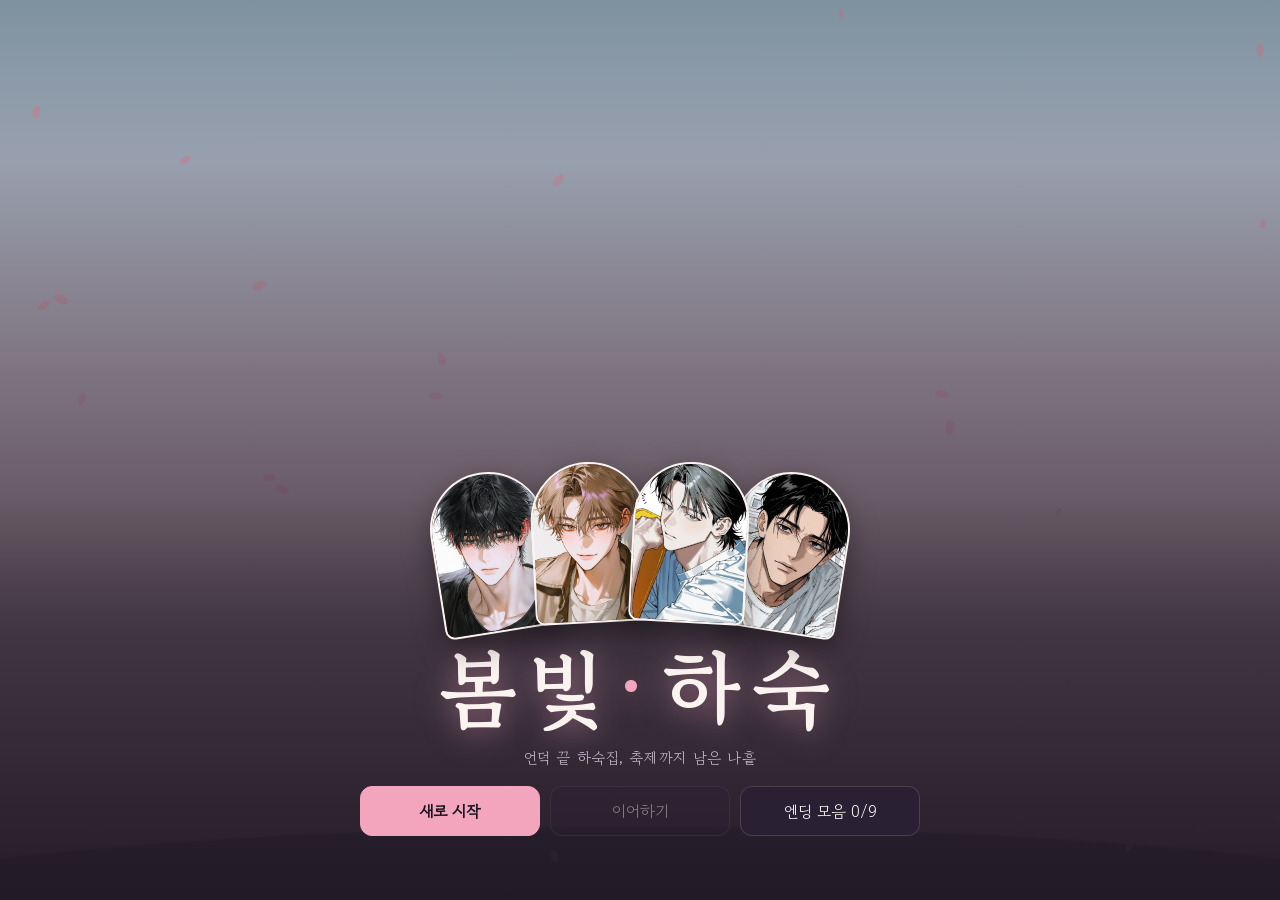
==== love/index.html @ ace1eb94 "Add 봄빛 하숙 dating sim with four characters Visual novel in love/: prologue, four after-school days wi" ====
<!DOCTYPE html>
<html lang="ko">
<head>
<meta charset="UTF-8">
<meta name="viewport" content="width=device-width, initial-scale=1, viewport-fit=cover">
</head>
<body>
<title>봄빛 하숙</title>
<meta name="claude:viewport-fit-sides" content="cover">
<link rel="preconnect" href="https://fonts.googleapis.com">
<link rel="preconnect" href="https://fonts.gstatic.com" crossorigin>
<link rel="stylesheet" href="https://fonts.googleapis.com/css2?family=Gowun+Batang:wght@400;700&family=Gowun+Dodum&display=swap">
<style>
/* Layout: one full-height stage — painted CSS scene, a framed portrait, a glass dialogue box; menus slide over it. Single night-spring look. */
:root {
  --night: #17121f;
  --plum: #2a2034;
  --paper: #fbf3ef;
  --mist: #c9bccb;
  --blossom: #f3a5bd;
  --lantern: #f2c46d;
  --glass: rgba(23, 18, 31, 0.84);
  --line: rgba(251, 243, 239, 0.14);
  --c-haeon: #7fb2e5;
  --c-haram: #eaa77e;
  --c-taeo: #f2cf3d;
  --c-mujin: #8fd3b6;
  --f-story: "Gowun Batang", "Nanum Myeongjo", "AppleMyungjo", serif;
  --f-ui: "Gowun Dodum", "Apple SD Gothic Neo", "Malgun Gothic", sans-serif;
  color-scheme: dark;
}
[hidden] { display: none !important; }
html, body { height: 100%; margin: 0; }
body {
  background: var(--night);
  color: var(--paper);
  font-family: var(--f-ui);
  overflow: hidden;
  -webkit-tap-highlight-color: transparent;
}
button { font-family: inherit; color: inherit; }
button:focus-visible, input:focus-visible { outline: 2px solid var(--blossom); outline-offset: 2px; }

#app { position: relative; height: 100%; overflow: hidden; user-select: none; -webkit-user-select: none; }

/* ---------- scenes ---------- */
#bg { position: absolute; inset: 0; transition: opacity .6s ease; }
#bg::before, #bg::after { content: ""; position: absolute; inset: 0; }
.bg-street { background: linear-gradient(180deg, #f4b9c6 0%, #c79bc4 45%, #6d5a8f 100%); }
.bg-street::after { background: radial-gradient(120% 40% at 30% 105%, #3d2f52 60%, transparent 61%), radial-gradient(90% 35% at 85% 108%, #2e2440 60%, transparent 61%); }
.bg-house { background: linear-gradient(180deg, #5a3b2c 0%, #8a5a3c 55%, #3b261d 100%); }
.bg-house::before { background: linear-gradient(90deg, transparent 12%, rgba(255,214,150,.35) 12% 30%, transparent 30% 70%, rgba(255,214,150,.28) 70% 88%, transparent 88%); clip-path: inset(12% 0 52% 0); filter: blur(1px); }
.bg-house::after { background: radial-gradient(60% 50% at 50% 30%, rgba(255,200,120,.35), transparent 70%); }
.bg-campus { background: linear-gradient(180deg, #bfe0f2 0%, #f6d3dc 60%, #e9b3c4 100%); }
.bg-campus::after { background: radial-gradient(140% 30% at 50% 110%, #b98aa6 60%, transparent 61%); }
.bg-gym { background: linear-gradient(180deg, #0f1726 0%, #1c2b45 50%, #5a3a22 51%, #2d1d12 100%); }
.bg-gym::before { background: radial-gradient(50% 35% at 50% 0%, rgba(200,225,255,.35), transparent 70%); }
.bg-gym::after { border: 2px solid rgba(255,255,255,.2); border-radius: 50%; inset: 58% 18% 10% 18%; }
.bg-rooftop { background: linear-gradient(180deg, #0c0d24 0%, #252154 60%, #4a3768 100%); }
.bg-rooftop::after { background: repeating-linear-gradient(90deg, rgba(0,0,0,.55) 0 4px, transparent 4px 38px), linear-gradient(transparent 78%, rgba(10,8,20,.9) 78%); clip-path: inset(72% 0 0 0); }
.bg-studio { background: linear-gradient(180deg, #2b1830 0%, #48263f 60%, #1d1220 100%); }
.bg-studio::before { background: radial-gradient(18% 22% at 22% 18%, rgba(255,190,120,.45), transparent 70%), radial-gradient(18% 22% at 78% 18%, rgba(255,150,180,.35), transparent 70%); }
.bg-library { background: linear-gradient(180deg, #3a2618 0%, #5e3f27 60%, #2a1b11 100%); }
.bg-library::before { background: repeating-linear-gradient(90deg, rgba(120,60,40,.6) 0 14px, rgba(60,90,110,.5) 14px 22px, rgba(170,130,70,.5) 22px 34px, rgba(30,20,12,.8) 34px 38px); clip-path: inset(6% 0 46% 0); opacity: .7; }
.bg-library::after { background: radial-gradient(40% 30% at 50% 60%, rgba(255,210,140,.3), transparent 70%); }
.bg-store { background: linear-gradient(180deg, #dcefe9 0%, #a9cfc6 55%, #5f7f86 100%); }
.bg-store::before { background: repeating-linear-gradient(180deg, transparent 0 46px, rgba(40,60,70,.35) 46px 50px), repeating-linear-gradient(90deg, rgba(255,120,120,.25) 0 18px, rgba(120,170,255,.22) 18px 30px, rgba(255,230,120,.25) 30px 44px, transparent 44px 52px); clip-path: inset(10% 0 40% 0); opacity: .7; }
.bg-store::after { background: linear-gradient(180deg, rgba(255,255,255,.4), transparent 20%); }
.bg-rain { background: linear-gradient(180deg, #4b5a72 0%, #6f7d93 50%, #2c3444 100%); }
.bg-rain::after { background: radial-gradient(30% 12% at 30% 92%, rgba(242,207,61,.25), transparent 70%); }
.bg-festival { background: linear-gradient(180deg, #120f2a 0%, #2b1d45 55%, #4a2a3d 100%); }
.bg-festival::before { background: repeating-linear-gradient(90deg, transparent 0 60px, rgba(242,196,109,.0) 60px 61px), radial-gradient(3% 3% at 10% 22%, #f2c46d, transparent), radial-gradient(3% 3% at 24% 18%, #f3a5bd, transparent), radial-gradient(3% 3% at 38% 23%, #f2c46d, transparent), radial-gradient(3% 3% at 52% 19%, #f3a5bd, transparent), radial-gradient(3% 3% at 66% 24%, #f2c46d, transparent), radial-gradient(3% 3% at 80% 18%, #f3a5bd, transparent), radial-gradient(3% 3% at 92% 23%, #f2c46d, transparent); filter: blur(2px); }
.bg-field { background: linear-gradient(180deg, #070a1c 0%, #1a1a3e 65%, #23331f 66%, #111a10 100%); }
.bg-dawn { background: linear-gradient(180deg, #4b5d9a 0%, #b9a6c9 50%, #f6c9b0 85%, #f4b9a0 100%); }
.bg-dawn::after { background: radial-gradient(120% 35% at 50% 108%, #4a3a5a 60%, transparent 61%); }
.bg-dark { background: #0d0a12; }

#fx { position: absolute; inset: 0; width: 100%; height: 100%; pointer-events: none; }
#veil { position: absolute; inset: 0; background: linear-gradient(180deg, rgba(0,0,0,.25), transparent 18%, transparent 55%, rgba(13,10,18,.7)); pointer-events: none; }

/* ---------- portrait ---------- */
#portrait {
  position: absolute; left: 50%; bottom: 120px;
  height: min(70%, 640px); aspect-ratio: 3 / 4.3; max-width: 92%;
  transform: translate(-50%, 18px); opacity: 0;
  transition: opacity .45s ease, transform .45s ease;
  border-radius: 200px 200px 18px 18px; overflow: hidden;
  box-shadow: 0 20px 60px rgba(0,0,0,.45), 0 0 0 1px var(--line);
  -webkit-mask-image: linear-gradient(180deg, #000 72%, transparent 100%);
          mask-image: linear-gradient(180deg, #000 72%, transparent 100%);
}
#portrait.on { opacity: 1; transform: translate(-50%, 0); }
#portrait img { width: 100%; height: 100%; object-fit: cover; object-position: 50% 12%; display: block; }
#portrait::after { content: ""; position: absolute; inset: 0; border-radius: inherit; box-shadow: inset 0 0 0 3px var(--who, transparent); opacity: .5; }

/* ---------- top bar ---------- */
#bar {
  position: absolute; top: 0; left: 0; right: 0; z-index: 5;
  display: flex; justify-content: space-between; align-items: center; gap: 8px;
  padding-top: 12px;
  padding-left: max(16px, env(safe-area-inset-left, 0px));
  padding-right: max(16px, env(safe-area-inset-right, 0px));
}
#dayTag { font-family: var(--f-story); font-size: 14px; letter-spacing: .08em; background: var(--glass); border: 1px solid var(--line); border-radius: 999px; padding: 6px 14px; white-space: nowrap; }
#dayTag b { color: var(--blossom); font-weight: 700; }
.tools { display: flex; gap: 6px; flex-wrap: wrap; justify-content: flex-end; }
.tool { background: var(--glass); border: 1px solid var(--line); border-radius: 999px; padding: 6px 12px; font-size: 13px; cursor: pointer; }
.tool[aria-pressed="true"] { background: var(--blossom); color: var(--night); border-color: var(--blossom); }

/* ---------- dialogue ---------- */
#dlgWrap {
  position: absolute; left: 0; right: 0; bottom: 0; z-index: 4;
  padding-left: max(16px, env(safe-area-inset-left, 0px));
  padding-right: max(16px, env(safe-area-inset-right, 0px));
  padding-block: 0 16px;
}
#dlg {
  position: relative; max-width: 860px; margin: 0 auto;
  background: var(--glass); backdrop-filter: blur(10px); -webkit-backdrop-filter: blur(10px);
  border: 1px solid var(--line); border-radius: 16px;
  padding: 26px 22px 20px; min-height: 128px; cursor: pointer;
}
#who {
  position: absolute; top: -15px; left: 18px;
  font-family: var(--f-story); font-weight: 700; font-size: 15px; letter-spacing: .06em;
  background: var(--paper); color: var(--night); border-radius: 8px; padding: 5px 14px;
  border-bottom: 3px solid var(--whoC, var(--blossom));
}
#who[hidden] { display: none !important; }
#txt { font-family: var(--f-story); font-size: clamp(16px, 2.2vw, 19px); line-height: 1.8; min-height: 3.6em; word-break: keep-all; overflow-wrap: anywhere; }
#txt.narr { color: var(--mist); }
#next { position: absolute; right: 18px; bottom: 12px; color: var(--blossom); font-size: 12px; animation: bob 1s ease-in-out infinite; }
@keyframes bob { 50% { transform: translateY(3px); } }

/* ---------- choices ---------- */
#choices {
  position: absolute; inset: 0; z-index: 6; display: flex; flex-direction: column; align-items: center; justify-content: center; gap: 12px;
  padding-left: max(16px, env(safe-area-inset-left, 0px)); padding-right: max(16px, env(safe-area-inset-right, 0px));
  padding-block: 60px 170px;
  background: rgba(13,10,18,.35);
}
.opt {
  width: min(560px, 100%); text-align: left; cursor: pointer;
  font-family: var(--f-story); font-size: 16px; line-height: 1.5; word-break: keep-all;
  background: rgba(251,243,239,.94); color: var(--night);
  border: none; border-left: 4px solid var(--blossom); border-radius: 10px; padding: 14px 18px;
  box-shadow: 0 8px 24px rgba(0,0,0,.3);
  transition: transform .15s ease, background .15s ease;
  animation: rise .35s ease both;
}
.opt:hover { transform: translateX(6px); background: #fff; }
.opt:nth-child(2) { animation-delay: .06s; } .opt:nth-child(3) { animation-delay: .12s; }
@keyframes rise { from { opacity: 0; transform: translateY(10px); } }

/* ---------- toast ---------- */
#toasts { position: absolute; top: 62px; right: max(16px, env(safe-area-inset-right, 0px)); z-index: 9; display: flex; flex-direction: column; gap: 6px; align-items: flex-end; pointer-events: none; }
.toast { background: var(--glass); border: 1px solid var(--line); border-radius: 999px; padding: 6px 14px; font-size: 14px; animation: toast 2.2s ease forwards; }
.toast .h { color: var(--blossom); }
.toast.down .h { color: var(--mist); }
@keyframes toast { 0% { opacity: 0; transform: translateY(-6px); } 12%, 75% { opacity: 1; transform: none; } 100% { opacity: 0; } }

/* ---------- full overlays ---------- */
.layer {
  position: absolute; inset: 0; z-index: 10; overflow-y: auto;
  padding-left: max(16px, env(safe-area-inset-left, 0px)); padding-right: max(16px, env(safe-area-inset-right, 0px));
  padding-block: 28px;
  display: flex; flex-direction: column; align-items: center; justify-content: center;
}
.layer.dim { background: rgba(13,10,18,.82); backdrop-filter: blur(6px); -webkit-backdrop-filter: blur(6px); }
.panel { width: min(640px, 100%); display: flex; flex-direction: column; gap: 16px; }
.panel h2 { margin: 0; font-family: var(--f-story); font-size: 24px; text-wrap: balance; }
.panel .sub { margin: 0; color: var(--mist); font-size: 14px; }
.btn { cursor: pointer; border: 1px solid var(--line); background: var(--plum); border-radius: 12px; padding: 12px 18px; font-size: 16px; }
.btn.main { background: var(--blossom); color: var(--night); border-color: var(--blossom); font-weight: 700; }
.btn:disabled { opacity: .4; cursor: default; }
.row { display: flex; gap: 10px; flex-wrap: wrap; }
.row .btn { flex: 1 1 140px; }

/* title */
#title { background: linear-gradient(180deg, rgba(23,18,31,.15), rgba(23,18,31,.75) 70%); justify-content: flex-end; }
.titleBox { width: min(560px, 100%); display: flex; flex-direction: column; gap: 18px; align-items: center; text-align: center; padding-bottom: 4vh; }
.fan { display: flex; justify-content: center; margin-bottom: 4px; }
.fan img { width: clamp(70px, 18vw, 112px); aspect-ratio: 3/4.2; object-fit: cover; object-position: 50% 12%; border-radius: 60px 60px 10px 10px; border: 2px solid var(--paper); box-shadow: 0 10px 30px rgba(0,0,0,.4); margin: 0 -8px; }
.fan img:nth-child(1) { transform: rotate(-9deg) translateY(10px); } .fan img:nth-child(2) { transform: rotate(-3deg); z-index: 1; }
.fan img:nth-child(3) { transform: rotate(3deg); z-index: 1; } .fan img:nth-child(4) { transform: rotate(9deg) translateY(10px); }
.logo { margin: 0; font-family: var(--f-story); font-weight: 700; font-size: clamp(48px, 12vw, 84px); letter-spacing: .12em; line-height: 1; text-shadow: 0 4px 30px rgba(243,165,189,.55); }
.logo span { color: var(--blossom); }
.tag { margin: 0; font-family: var(--f-story); color: var(--mist); font-size: 15px; letter-spacing: .04em; }
.titleBox .row { width: 100%; }

/* name */
.field { display: flex; flex-direction: column; gap: 8px; }
.field label { font-size: 14px; color: var(--mist); }
#nameIn { font-family: var(--f-story); font-size: 20px; padding: 12px 14px; border-radius: 10px; border: 1px solid var(--line); background: var(--night); color: var(--paper); }

/* day card */
#dayCard { pointer-events: none; background: rgba(13,10,18,.6); }
#dayCard .big { font-family: var(--f-story); font-size: clamp(40px, 10vw, 68px); font-weight: 700; letter-spacing: .1em; margin: 0; animation: rise .6s ease both; }
#dayCard .small { color: var(--blossom); letter-spacing: .2em; margin: 6px 0 0; animation: rise .6s .15s ease both; }

/* map */
.spots { display: grid; grid-template-columns: repeat(2, minmax(0, 1fr)); gap: 12px; }
.spot { display: grid; grid-template-columns: 64px minmax(0, 1fr); gap: 12px; align-items: center; text-align: left; cursor: pointer; background: var(--plum); border: 1px solid var(--line); border-radius: 14px; padding: 12px; transition: transform .15s, border-color .15s; }
.spot:hover { transform: translateY(-2px); border-color: var(--c); }
.spot img { width: 64px; height: 80px; object-fit: cover; object-position: 50% 12%; border-radius: 32px 32px 8px 8px; }
.spot .place { font-size: 12px; color: var(--c); letter-spacing: .06em; }
.spot .nm { font-family: var(--f-story); font-size: 18px; font-weight: 700; margin: 2px 0 6px; }
.meter { height: 6px; background: rgba(255,255,255,.1); border-radius: 3px; overflow: hidden; }
.meter i { display: block; height: 100%; background: var(--c); border-radius: 3px; }
.spot .ep { font-size: 12px; color: var(--mist); margin-top: 6px; font-variant-numeric: tabular-nums; }
@media (max-width: 520px) { .spots { grid-template-columns: minmax(0, 1fr); } }

/* status & log & endings */
.list { display: flex; flex-direction: column; gap: 10px; }
.stat { display: grid; grid-template-columns: 48px minmax(0,1fr) auto; gap: 12px; align-items: center; }
.stat img { width: 48px; height: 48px; object-fit: cover; object-position: 50% 12%; border-radius: 50%; border: 2px solid var(--c); }
.stat .num { font-variant-numeric: tabular-nums; color: var(--c); font-weight: 700; }
#logList { max-height: 60vh; overflow-y: auto; display: flex; flex-direction: column; gap: 12px; font-family: var(--f-story); line-height: 1.7; }
#logList .l b { display: block; font-size: 13px; color: var(--c, var(--blossom)); }
#logList .l.n { color: var(--mist); }
.end { display: flex; justify-content: space-between; gap: 10px; border-bottom: 1px solid var(--line); padding-bottom: 8px; font-family: var(--f-story); }
.end span:last-child { color: var(--mist); font-size: 13px; white-space: nowrap; }
.end.lock { color: var(--mist); }

/* ending card */
#endCard .kind { font-size: 13px; letter-spacing: .3em; color: var(--lantern); margin: 0; }
#endCard h2 { font-size: clamp(28px, 7vw, 42px); }

@media (max-width: 600px) {
  #portrait { bottom: 150px; height: min(62%, 520px); }
  #dlg { padding: 24px 16px 22px; }
  .tool { padding: 6px 10px; font-size: 12px; }
  #dayTag { font-size: 12px; padding: 6px 10px; }
}
@media (prefers-reduced-motion: reduce) {
  *, *::before, *::after { animation: none !important; transition: none !important; }
}
</style>

<div id="app">
  <div id="bg" class="bg-campus"></div>
  <canvas id="fx"></canvas>
  <div id="veil"></div>
  <div id="portrait"><img id="pImg" alt=""></div>

  <div id="bar" hidden>
    <div id="dayTag">프롤로그</div>
    <div class="tools">
      <button class="tool" id="bAuto" aria-pressed="false">자동</button>
      <button class="tool" id="bLog">기록</button>
      <button class="tool" id="bStat">호감도</button>
      <button class="tool" id="bMenu">타이틀</button>
    </div>
  </div>

  <div id="dlgWrap" hidden>
    <div id="dlg" role="button" tabindex="0" aria-label="다음 대사">
      <div id="who" hidden></div>
      <div id="txt"></div>
      <div id="next" hidden>▼</div>
    </div>
  </div>

  <div id="choices" hidden></div>
  <div id="toasts"></div>

  <!-- title -->
  <div id="title" class="layer">
    <div class="titleBox">
      <div class="fan">
        <img src="img/haeon.jpg" alt="권해온"><img src="img/haram.jpg" alt="윤하람"><img src="img/taeo.jpg" alt="강태오"><img src="img/mujin.jpg" alt="차무진">
      </div>
      <h1 class="logo">봄빛<span>·</span>하숙</h1>
      <p class="tag">언덕 끝 하숙집, 축제까지 남은 나흘</p>
      <div class="row">
        <button class="btn main" id="bNew">새로 시작</button>
        <button class="btn" id="bCont">이어하기</button>
        <button class="btn" id="bEnds">엔딩 모음</button>
      </div>
    </div>
  </div>

  <!-- name -->
  <div id="nameLayer" class="layer dim" hidden>
    <form class="panel" id="nameForm">
      <h2>당신의 이름은?</h2>
      <p class="sub">봄빛 하숙에 새로 들어온 신입생. 대사 속에서 이 이름으로 불려요.</p>
      <div class="field">
        <label for="nameIn">이름 (최대 6자)</label>
        <input id="nameIn" maxlength="6" value="이봄" autocomplete="off">
      </div>
      <button class="btn main" type="submit">하숙집으로 출발</button>
    </form>
  </div>

  <div id="dayCard" class="layer" hidden><p class="big" id="dcBig"></p><p class="small" id="dcSmall"></p></div>

  <!-- map -->
  <div id="mapLayer" class="layer dim" hidden>
    <div class="panel">
      <h2 id="mapTitle">방과 후, 어디로 갈까?</h2>
      <p class="sub" id="mapSub"></p>
      <div class="spots" id="spots"></div>
    </div>
  </div>

  <!-- generic panel -->
  <div id="panelLayer" class="layer dim" hidden>
    <div class="panel">
      <h2 id="pTitle"></h2>
      <div id="pBody"></div>
      <button class="btn" id="pClose">닫기</button>
    </div>
  </div>

  <!-- ending -->
  <div id="endCard" class="layer dim" hidden>
    <div class="panel" style="text-align:center;align-items:center">
      <p class="kind" id="ecKind"></p>
      <h2 id="ecTitle"></h2>
      <p class="sub" id="ecSub"></p>
      <div class="list" id="ecStats" style="width:100%;text-align:left"></div>
      <div class="row" style="width:100%"><button class="btn main" id="ecBack">타이틀로</button></div>
    </div>
  </div>
</div>

<script>
// ================= 데이터 =================
const CH = {
  haeon: { name: '권해온', place: '밤의 체육관', img: 'img/haeon.jpg', c: 'var(--c-haeon)', bg: 'gym' },
  haram: { name: '윤하람', place: '하숙집 옥상', img: 'img/haram.jpg', c: 'var(--c-haram)', bg: 'rooftop' },
  taeo:  { name: '강태오', place: '도서관 3층', img: 'img/taeo.jpg',  c: 'var(--c-taeo)',  bg: 'library' },
  mujin: { name: '차무진', place: '하숙 앞 편의점', img: 'img/mujin.jpg', c: 'var(--c-mujin)', bg: 'store' },
};
const IDS = Object.keys(CH);
const DAYS = ['월요일', '화요일', '수요일', '목요일'];
const MAX = 80, GOOD = 60;

const ENDINGS = [
  ['haeon_good', 'HAPPY', '한여름보다 뜨거운 봄', '권해온'],
  ['haeon_norm', 'NORMAL', '다시 뛰는 봄', '권해온'],
  ['haram_good', 'HAPPY', '옥상에서 너에게', '윤하람'],
  ['haram_norm', 'NORMAL', '아직 제목 없는 노래', '윤하람'],
  ['taeo_good', 'HAPPY', '노란 우산 아래', '강태오'],
  ['taeo_norm', 'NORMAL', '같은 조, 다음 학기에도', '강태오'],
  ['mujin_good', 'HAPPY', '새벽 1시의 편의점', '차무진'],
  ['mujin_norm', 'NORMAL', '폐기 직전의 다정함', '차무진'],
  ['solo', 'SOLO', '혼자 보는 불꽃', '나'],
];

// ================= 시나리오 =================
// 문자열 = 나레이션, [화자, 대사], {bg, fx}, {show}, {hide}, {choice:[[선택지, 호감도, [이어지는 줄]]]}
const SC = {
prologue: [
  { bg: 'street', fx: 'petals' },
  '3월. 벚꽃이 유난히 이르게 핀 봄.',
  '캐리어 바퀴가 보도블록 틈에 걸릴 때마다, 새 동네가 조금씩 실감 났다.',
  '오늘부터 지낼 곳은 학교 뒤 언덕길 끝의 \'봄빛 하숙\'.',
  { bg: 'house', fx: 'none' },
  ['?', '……저기, 혹시 오늘 온다던 신입생?'],
  { show: 'haram' },
  ['haram', '맞구나! 짐 무거워 보이네. 이리 줘.'],
  ['haram', '나는 윤하람. 2층 끝방이야. 실용음악과 3학년이고… 이 집 분위기 담당?'],
  '그가 캐리어를 번쩍 들어 올리며 웃었다. 은색 귀걸이가 반짝였다.',
  { choice: [
    ['고마워요, 선배.', { haram: 5 }, [['haram', '선배 말고 그냥 하람이라고 해. 아, 아직 어색한가?']]],
    ['혼자 들 수 있어요!', { haram: 0 }, [['haram', '오, 씩씩하네. 그럼 반만 들어줄게.']]],
  ] },
  ['haram', '아, 마침 옆방 녀석 온다. 해온아!'],
  { show: 'haeon' },
  '계단을 올라온 건 검은 티셔츠 차림의 남자였다. 땀에 젖은 앞머리가 이마에 달라붙어 있었다.',
  ['haeon', '……'],
  ['haram', '인사해. 오늘부터 네 옆방이야, {n}.'],
  ['haeon', '……권해온. 체교과 2학년.'],
  '짧게 말한 그는 나와 눈이 마주치자 고개를 휙 돌렸다. 귀 끝이 빨갰다.',
  ['haram', '쟤 원래 저래. 낯을 엄청 가려. 운동하고 와서 빨간 거 아니야, 진짜로.'],
  ['haeon', '……씻으러 간다.'],
  { hide: 1 },
  { bg: 'store', fx: 'none' },
  '짐 정리를 마치니 밤이었다. 하숙 바로 앞, 불이 꺼지지 않는 24시 편의점.',
  { show: 'mujin' },
  ['mujin', '어서 오세요……'],
  '계산대 너머의 직원은 눈 밑이 조금 어두웠다. 그래도 목소리는 낮고 다정했다.',
  ['mujin', '봄빛 하숙 새로 온 학생이죠? 하숙집 아주머니가 잘 챙겨주라고 하셨어요.'],
  ['mujin', '차무진이에요. 밤에는 거의 여기 있으니까 배고프면 와요. 폐기 직전 삼각김밥은… 비밀로 하고.'],
  { hide: 1 },
  { bg: 'campus', fx: 'petals' },
  '다음 날, 첫 전공 수업. 빈자리를 찾다가 창가 쪽 남자 옆에 앉았다.',
  { show: 'taeo' },
  ['taeo', '……거기, 내 가방 자리인데.'],
  '책상에는 노란 우산 하나가 걸쳐져 있었다. 하늘은 맑기만 했는데.',
  { choice: [
    ['죄송해요, 옮길게요.', { taeo: 0 }, [['taeo', '……됐어. 그냥 앉아. 어차피 자리도 없잖아.']]],
    ['이렇게 맑은데 우산은 왜요?', { taeo: 5 }, [['taeo', '……일기예보는 믿는 게 아니야. 오후에 비 와.'], '그날 오후, 정말로 비가 왔다.']],
  ] },
  ['taeo', '강태오. 같은 과 동기. ……조별 과제 같은 조 되면 민폐나 끼치지 마.'],
  { hide: 1 },
  { bg: 'house', fx: 'petals' },
  '그렇게 새로운 봄이 시작됐다.',
  '금요일 밤에는 봄 축제가 열린다. 남은 시간은 나흘.',
  '방과 후를 누구와 보낼지는, 이제 내가 정할 차례다.',
],

// ---------- 권해온 ----------
haeon1: [
  { bg: 'gym', fx: 'dust' },
  '밤 10시. 불 꺼진 줄 알았던 체육관에서 공 튀기는 소리가 들렸다.',
  { show: 'haeon' },
  '해온이었다. 혼자서, 몇 번이고 같은 자리에서 슛을 던지고 있었다.',
  '공이 림을 맞고 튕겨 나와 내 발 앞까지 굴러왔다.',
  ['haeon', '……! 언제부터 있었어.'],
  ['haeon', '……보지 마. 요즘 잘 안 들어가.'],
  { choice: [
    ['(공을 건네며) 한 번만 더 던져 봐요.', 15, [['haeon', '……'], '그가 공을 받아 천천히 던졌다. 깨끗하게, 그물만 흔들렸다.', ['haeon', '……들어갔다.'], ['haeon', '너 있으니까 들어가네. ……이상하다.']]],
    ['땀 엄청 흘렸네요. 수건 있어요?', 5, [['haeon', '……있어.'], '그는 티셔츠 소매로 이마를 훔치고는, 괜히 공만 만지작거렸다.']],
    ['안 되면 그냥 쉬지 그래요.', -5, [['haeon', '……그러면 안 돼.'], '그가 다시 공을 들었다. 대화는 거기서 끝났다.']],
  ] },
  ['haeon', '……늦었어. 같이 가. 하숙까지.'],
  '언덕길을 오르는 내내 그는 한마디도 하지 않았다. 그래도 내 보폭에 맞춰 걸었다.',
],
haeon2: [
  { bg: 'gym', fx: 'dust' },
  '오늘도 체육관. 해온은 벤치에 앉아 무릎에 테이프를 감고 있었다.',
  { show: 'haeon' },
  ['haeon', '……또 왔네.'],
  ['haeon', '이거? 별거 아니야. 작년에 다쳤어. 십자인대.'],
  ['haeon', '그 뒤로 시합은 한 번도 못 뛰었어. 다 나았다는데… 뛰려고 하면 무서워.'],
  '그는 그 말을 해놓고 스스로 놀란 듯 입을 다물었다.',
  ['haeon', '……이런 얘기 처음 해. 왜 너한테 하는지 모르겠다.'],
  { choice: [
    ['무서운 게 당연해요. 그래도 매일 연습하잖아요.', 15, [['haeon', '……'], ['haeon', '그런 말 처음 들어. 다들 \'이제 괜찮잖아\'라고만 해서.'], '고개를 숙인 해온의 젖은 앞머리 사이로, 살짝 올라간 입꼬리가 보였다.']],
    ['(말없이 옆에 앉는다)', 10, ['한참 동안 둘이서 텅 빈 코트만 바라봤다.', ['haeon', '……고마워. 아무 말 안 해줘서.']]],
    ['다 나았다면서요? 그냥 뛰면 되죠!', -5, [['haeon', '……그렇게 간단하면 좋겠네.']]],
  ] },
  ['haeon', '목요일에 연습경기 있어. 나도 명단에 들어갔어.'],
  ['haeon', '……보러 올 거야?'],
],
haeon3: [
  { bg: 'gym', fx: 'none' },
  '연습경기 날. 관중석은 생각보다 북적였다.',
  '4쿼터, 2점 차. 남은 시간 10초. 공이 해온에게 갔다.',
  { show: 'haeon' },
  '그가 순간 멈칫했다. 무릎을 내려다보는 게 보였다.',
  { choice: [
    ['"권해온! 할 수 있어!"', 15, ['내 목소리가 체육관에 울렸다. 해온이 고개를 들어 관중석을 봤다. 정확히, 나를.', '그리고 뛰었다.', '버저 소리와 함께, 공이 그물을 갈랐다. 3점. 역전이었다.']],
    ['(두 손을 모으고 기도한다)', 5, ['차마 소리를 내지 못했다. 해온이 패스를 돌렸고, 동료가 슛을 넣었다.', '이겼다. 하지만 해온은 조금 아쉬운 얼굴이었다.']],
    ['(긴장돼서 휴대폰만 본다)', -5, ['잠깐 눈을 뗀 사이 경기가 끝나 있었다. 해온이 관중석을 훑다가 시선을 거뒀다.']],
  ] },
  '경기가 끝나고, 땀범벅이 된 해온이 관중석 앞까지 걸어왔다.',
  ['haeon', '……봤어?'],
  ['haeon', '나 오늘, 안 무서웠어. 한 번도.'],
],
haeon4: [
  { bg: 'gym', fx: 'dust' },
  '저녁, 해온에게서 문자가 왔다. \'체육관. 잠깐.\'',
  { show: 'haeon' },
  ['haeon', '……왔다.'],
  '해온은 공 대신 아무것도 들고 있지 않았다. 손 둘 곳을 모르는 사람처럼 주머니에 넣었다 뺐다.',
  ['haeon', '나 원래 말 잘 못하는 거 알지.'],
  ['haeon', '그래서 연습했어. 슛 연습보다 더 많이.'],
  ['haeon', '……근데 지금 다 까먹었어.'],
  { choice: [
    ['천천히 해요. 기다릴게요.', 15, [['haeon', '……너는 맨날 그렇게 말하더라.'], ['haeon', '그 말 때문에… 내가 좀 이상해졌어.']]],
    ['(웃음을 참는다)', 5, [['haeon', '……웃지 마. 귀 빨개진 거 나도 알아.']]],
    ['그럼 다음에 해요!', -5, [['haeon', '……어. 그래.'], '그는 조금 실망한 얼굴로 다시 공을 집어 들었다.']],
  ] },
  ['haeon', '내일 축제. 불꽃놀이 할 때… 운동장에서 기다릴게.'],
  ['haeon', '안 와도 괜찮아. ……아니, 와 줘.'],
],

// ---------- 윤하람 ----------
haram1: [
  { bg: 'rooftop', fx: 'stars' },
  '하숙 옥상에서 기타 소리가 들렸다. 올라가 보니 하람이 난간에 기대앉아 있었다.',
  { show: 'haram' },
  ['haram', '어, {n}! 몰래 들으러 왔어? 관람료 받는다~'],
  '그는 장난스럽게 웃으며 코드 몇 개를 튕겼다. 처음 듣는 멜로디였다.',
  ['haram', '이거? 아직 제목 없어. 가사도 없고. 사실 3년째 이 상태야.'],
  { choice: [
    ['멜로디 좋아요. 계속 듣고 싶어요.', 15, [['haram', '……진짜?'], '한순간 웃음기가 사라지고, 그가 나를 빤히 봤다.', ['haram', '다들 내가 남의 노래 부를 때가 더 좋대서. ……고마워. 진짜로.']]],
    ['관람료는 삼각김밥 하나로 될까요?', 10, [['haram', '하하! 거래 성사. 무진이 형한테 폐기 하나 얻어 와.']]],
    ['졸려서 들어갈게요.', -5, [['haram', '아… 그래. 잘 자.'], '문이 닫히기 직전, 기타 소리가 뚝 멈췄다.']],
  ] },
  ['haram', '내일도 올라올래? 너 있으면 뭔가 써질 것 같아.'],
],
haram2: [
  { bg: 'rooftop', fx: 'petals' },
  '해 질 녘 옥상. 하람이 노트를 내밀었다. 지운 자국투성이였다.',
  { show: 'haram' },
  ['haram', '가사 좀 도와줘. 첫 줄만이라도.'],
  ['haram', '사랑 노래를 쓰라는데, 나 그런 거 잘 몰라. 다들 내가 연애 고수인 줄 알지만.'],
  ['haram', '웃는 거, 그거 그냥 습관이야. 웃고 있으면 아무도 안 물어보거든. 괜찮냐고.'],
  { choice: [
    ['그럼 제가 물어볼게요. 하람, 괜찮아요?', 15, ['기타 줄 위에서 그의 손가락이 멈췄다.', ['haram', '……아니. 사실 별로.'], ['haram', '와, 이 말 소리 내서 해본 거 처음이다. 이상하게 후련하네.']]],
    ['첫 줄은 "봄빛 하숙 옥상에서" 어때요?', 10, [['haram', '오, 장소부터 시작하는 거 좋다. 네 센스 인정.']]],
    ['하람은 웃는 게 제일 잘 어울려요.', 0, [['haram', '……그치? 하하.'], '웃었지만, 어쩐지 아까보다 조금 지쳐 보였다.']],
  ] },
  ['haram', '이번 축제 무대에서 이 노래 부를까 봐. 완성만 하면.'],
],
haram3: [
  { bg: 'studio', fx: 'none' },
  '밴드 동아리방. 합주가 끝나고 다들 돌아간 뒤였다.',
  { show: 'haram' },
  ['haram', '……콜록. 아, 왔어?'],
  '하람의 목소리가 갈라져 있었다.',
  ['haram', '무리했나 봐. 축제 이틀 남았는데. 하하, 망했다.'],
  '웃고 있었지만, 기타 넥을 쥔 손이 떨리고 있었다.',
  { choice: [
    ['(꿀물을 건네며) 지금은 안 웃어도 돼요.', 15, [['haram', '……'], '그가 컵을 받아 들고 고개를 숙였다. 한참 뒤에야 작은 목소리가 들렸다.', ['haram', '너는 왜 맨날 내가 숨겨둔 걸 찾아내?']]],
    ['쉬면 나을 거예요. 오늘은 들어가요.', 10, [['haram', '응. 엄마 같네, {n}.'], '그래도 순순히 기타를 챙겼다.']],
    ['무대 취소하는 게 낫지 않아요?', -5, [['haram', '……그건 안 돼. 이번엔 진짜 내 노래란 말이야.']]],
  ] },
  ['haram', '가사, 거의 다 썼어. 마지막 한 줄만 남았어.'],
],
haram4: [
  { bg: 'rooftop', fx: 'stars' },
  '축제 전날 밤. 하람이 옥상으로 나를 불렀다.',
  { show: 'haram' },
  ['haram', '목 다 나았어. 네 덕분인가?'],
  ['haram', '노래 완성했어. 제목도 정했고.'],
  ['haram', '근데 미리 들려주면 재미없으니까, 무대에서 들어.'],
  '그가 노트를 등 뒤로 감췄다. 언뜻, 맨 위에 적힌 내 이름이 보였던 것 같다.',
  { choice: [
    ['방금 제 이름 본 것 같은데요?', 15, [['haram', '……아, 들켰다.'], ['haram', '몰라. 그냥 보러 와. 맨 앞자리로.'], '평소와 달리, 그가 먼저 눈을 피했다.']],
    ['기대할게요. 꼭 갈게요.', 10, [['haram', '약속했다? 새끼손가락.']]],
    ['축제 날 다른 약속 생길 수도 있어요.', -5, [['haram', '……아, 그래?'], ['haram', '하하, 괜찮아. 그래도… 시간 되면.']]],
  ] },
  ['haram', '내일 공연 끝나면 여기 옥상에서 기다릴게.'],
],

// ---------- 강태오 ----------
taeo1: [
  { bg: 'library', fx: 'dust' },
  '도서관 3층. 조별 과제 첫 회의 장소에 갔더니 태오 혼자 앉아 있었다.',
  { show: 'taeo' },
  ['taeo', '……다른 애들 안 와. 단톡방 봐.'],
  '\'급한 일이 생겨서요ㅠ\' 메시지가 세 개 연달아 올라와 있었다.',
  ['taeo', '결국 둘이 하게 생겼네. 너도 도망갈 거면 지금 가.'],
  { choice: [
    ['안 가요. 자료 조사는 제가 할게요.', 15, [['taeo', '……'], ['taeo', '……그럼 난 PPT. 마감 하루 전까지 줘. 늦으면 죽어.'], '말은 험했지만, 그가 처음으로 노트북 화면을 내 쪽으로 돌려 보여줬다.']],
    ['일단 커피부터 사 올게요.', 10, [['taeo', '……아아. 샷 추가.'], '돌아와 보니 내 자리에 메모가 붙어 있었다. 아주 작은 글씨로, \'고마워\'.']],
    ['태오 씨 혼자서도 잘할 것 같은데요.', -5, [['taeo', '……그래. 너도 똑같네.']]],
  ] },
  ['taeo', '……내일 또 여기. 5시.'],
],
taeo2: [
  { bg: 'rain', fx: 'rain' },
  '회의를 마치고 나오니 비가 쏟아지고 있었다. 우산이 없다.',
  '옆에서 노란 우산이 펴졌다.',
  { show: 'taeo' },
  ['taeo', '……그러니까 일기예보는 믿는 게 아니라고 했잖아.'],
  ['taeo', '들어와. 발표 날 감기 걸리면 곤란하니까.'],
  '우산은 둘이 쓰기엔 작았다. 그의 왼쪽 어깨가 금방 젖어 갔다.',
  ['taeo', '이 우산? ……어릴 때 엄마가 사준 거랑 같은 거. 비 오는 날 데리러 오면, 멀리서도 이걸 보고 알았거든.'],
  ['taeo', '……쓸데없는 얘기 했다.'],
  { choice: [
    ['쓸데없는 얘기 아니에요. 더 해줘요.', 15, [['taeo', '……이상한 애.'], '그래도 하숙 앞에 도착할 때까지, 그는 천천히 이야기를 이어갔다.']],
    ['(우산을 그의 쪽으로 민다) 어깨 다 젖었어요.', 15, [['taeo', '……신경 쓰지 마.'], '그는 우산을 다시 내 쪽으로 기울였다. 이번엔 아까보다 더 많이.']],
    ['노란색은 좀 유치하지 않아요?', -5, [['taeo', '……그래서 뭐.'], '그 뒤로 그는 아무 말도 하지 않았다.']],
  ] },
  ['taeo', '……내일 봐.'],
],
taeo3: [
  { bg: 'library', fx: 'none' },
  '발표 전날 밤, 도서관 마감 직전.',
  '내 파트를 끝내지 못한 채 엎드려 졸고 말았다.',
  '눈을 떴을 때, 어깨 위에 낯선 겉옷이 덮여 있었다.',
  { show: 'taeo' },
  ['taeo', '……일어났냐.'],
  ['taeo', '네 파트 PPT, 내가 마저 넣었어. 대본도 정리해 놨고.'],
  ['taeo', '착각하지 마. 내 학점 때문이야.'],
  '화면 속 슬라이드 구석에, 노란 우산 아이콘이 작게 들어가 있었다.',
  { choice: [
    ['고마워요, 태오. 진짜로.', 15, [['taeo', '……'], ['taeo', '……이름. 처음 불렀다, 너.'], '그는 고개를 홱 돌렸지만, 꺼진 모니터에 비친 얼굴은 웃고 있었다.']],
    ['착각하면 안 돼요?', 10, [['taeo', '……!'], ['taeo', '……맘대로 해.']]],
    ['이 우산 아이콘은 빼야겠죠?', -5, [['taeo', '……알아서 해.'], '그가 아이콘을 지웠다. 어딘가 아쉬운 손놀림이었다.']],
  ] },
  ['taeo', '겉옷은… 내일 돌려줘. 발표 끝나고.'],
],
taeo4: [
  { bg: 'campus', fx: 'petals' },
  '발표가 끝났다. 교수님은 이번 학기 최고의 발표라고 했다.',
  { show: 'taeo' },
  ['taeo', '……잘했네.'],
  ['taeo', '아니, 그게 아니라.'],
  '태오가 짧게 숨을 고르더니, 처음으로 나를 똑바로 봤다.',
  ['taeo', '난 원래 남한테 기대 안 해. 기대하면 실망하니까.'],
  ['taeo', '근데 너는… 자꾸 기대하게 만들어. 그게 짜증 나.'],
  { choice: [
    ['그럼 계속 기대해요. 실망 안 시킬게요.', 15, [['taeo', '……진짜 이상한 애.'], '그런데 이번엔, 그 목소리가 조금 떨렸다.']],
    ['짜증 난다니 좀 서운한데요.', 5, [['taeo', '……그런 뜻 아닌 거 알잖아.']]],
    ['저도 태오 씨 좀 짜증 나요.', -5, [['taeo', '……하. 그래.'], '그가 피식 웃긴 했지만, 금방 시선을 돌렸다.']],
  ] },
  ['taeo', '내일 축제 날, 밤에 비 온대.'],
  ['taeo', '……우산 없으면 정문으로 와. 거기 있을 테니까.'],
],

// ---------- 차무진 ----------
mujin1: [
  { bg: 'store', fx: 'none' },
  '새벽 1시. 잠이 안 와서 편의점에 갔다.',
  { show: 'mujin' },
  ['mujin', '어, 하숙생. 이 시간에 웬일이에요.'],
  '그는 유통기한이 지난 삼각김밥을 정리하며 하품을 삼켰다.',
  ['mujin', '나요? 낮엔 학교, 밤엔 여기. 군대 다녀오니까 등록금이 올라 있더라고요. 하하.'],
  { choice: [
    ['안 힘들어요? 눈 밑이 너무 어두워요.', 15, [['mujin', '……티 나요?'], ['mujin', '다들 그냥 지나가는데. 물어봐 준 사람 오랜만이네.'], '그가 피곤한 얼굴로, 그래도 진짜로 웃었다.']],
    ['삼각김밥 비밀 거래, 지금 돼요?', 10, [['mujin', '쉿. 참치마요는 내 거니까 전주비빔으로 줄게요.']]],
    ['컵라면 하나 계산해 주세요.', 0, [['mujin', '네, 1,350원이요. 뜨거운 물은 저쪽이에요.']]],
  ] },
  ['mujin', '늦었으니까 얼른 들어가요. 하숙 들어가는 거 여기서 보고 있을게요.'],
],
mujin2: [
  { bg: 'store', fx: 'none' },
  '새벽 편의점. 손님이 없을 때 무진은 계산대 밑에서 무언가를 그리고 있었다.',
  { show: 'mujin' },
  ['mujin', '아, 이거요? 건축과라서. 습관이에요.'],
  '스케치북에는 동네 골목, 하숙집 지붕, 언덕길 가로등이 빼곡했다.',
  ['mujin', '졸업 작품 주제가 \'누군가 돌아오고 싶은 집\'인데, 막혔어요.'],
  ['mujin', '그런 집에 살아본 적이 없어서. 상상이 잘 안 되더라고요.'],
  { choice: [
    ['이 그림들, 다 돌아오고 싶은 곳처럼 보여요.', 15, [['mujin', '……'], ['mujin', '그런가. 그런 눈으로 봐주는 사람이 있으면, 그렇게 되나 봐요.']]],
    ['돌아오고 싶은 집은 따뜻한 밥 있는 집이죠!', 10, [['mujin', '하하, 맞네. 결국 그거지.'], '그가 스케치북 귀퉁이에 작은 밥그릇을 그려 넣었다.']],
    ['건축과면 나중에 돈 많이 벌겠네요.', -5, [['mujin', '……그러면 좋겠네요.']]],
  ] },
  ['mujin', '컵라면 먹고 갈래요? 내가 살게요. 폐기 아니고, 진짜로.'],
],
mujin3: [
  { bg: 'store', fx: 'none' },
  '새벽 2시. 편의점 문을 열자마자 고함 소리가 들렸다.',
  '취한 손님이 계산대를 내리치고 있었다. 무진이 내 앞을 막아서듯 섰다.',
  { show: 'mujin' },
  ['mujin', '손님, 이 학생은 상관없어요. 저랑 얘기하세요.'],
  '한참 뒤 손님이 돌아가자, 무진이 계산대에 기대 숨을 몰아쉬었다. 이마가 뜨거워 보였다.',
  ['mujin', '괜찮아요. 원래 이런 날도 있어요. ……좀 어지럽긴 한데.'],
  { choice: [
    ['열 있잖아요! 사장님한테 연락해요. 제가 같이 있을게요.', 15, [['mujin', '……'], '그는 한참 망설이다 처음으로 고개를 끄덕였다.', ['mujin', '누가 나 대신 걱정해 주는 거, 이런 느낌이구나.']]],
    ['(해열제와 이온 음료를 계산대에 올린다)', 10, [['mujin', '이거 내가 계산해야 하는 거 아니에요? ……고마워요.']]],
    ['무서웠어요. 저 그냥 갈게요.', -5, [['mujin', '아, 그래요. 미안해요, 놀라게 해서.'], '돌아보니 그는 혼자 바닥을 닦고 있었다.']],
  ] },
  ['mujin', '아까 앞에 서 있길 잘했다. 다친 데 없죠?'],
],
mujin4: [
  { bg: 'dawn', fx: 'petals' },
  '축제 전날 새벽. 퇴근 시간에 맞춰 무진이 나를 불렀다.',
  '편의점 앞 벤치에 작은 건축 모형이 놓여 있었다.',
  { show: 'mujin' },
  ['mujin', '졸업 작품, 다 했어요.'],
  '언덕 위의 작은 집. 창에 불이 켜져 있고, 그 앞 벤치에 작은 인형 두 개가 나란히 앉아 있었다.',
  ['mujin', '돌아오고 싶은 집, 이제 알겠더라고요. 집이 아니라 기다려 주는 사람이더라.'],
  ['mujin', '……이 인형 하나는, 누군지 알죠?'],
  { choice: [
    ['나머지 하나는 무진 씨예요?', 15, [['mujin', '들켰네.'], '그가 피곤한 눈으로, 세상에서 제일 다정하게 웃었다.']],
    ['머리 모양이 저랑 닮았네요.', 10, [['mujin', '많이 연습했어요. 그 머리.']]],
    ['……모형 정말 잘 만드셨네요.', 0, [['mujin', '……네, 고마워요.'], '그는 웃었지만, 뭔가 말하려다 삼키는 것 같았다.']],
  ] },
  ['mujin', '내일 축제 끝날 때쯤 나 퇴근이에요. 그때… 잠깐 시간 돼요?'],
],

// ---------- 축제 ----------
festival: [
  { bg: 'festival', fx: 'lanterns' },
  '금요일, 봄 축제의 밤.',
  '캠퍼스 곳곳에 등불이 걸리고, 노점 냄새와 음악 소리가 뒤섞여 흘렀다.',
  '곧 불꽃놀이가 시작된다는 안내 방송이 나왔다.',
  '……누구에게 가야 할까.',
],

haeon_good: [
  { bg: 'field', fx: 'fireworks' },
  '운동장 한가운데, 해온이 서 있었다.',
  { show: 'haeon' },
  ['haeon', '……왔다.'],
  '첫 불꽃이 터졌다. 해온의 얼굴이 빛에 물들었다. 귀는 그보다 더 빨갰다.',
  ['haeon', '슛 연습보다 더 연습했다고 했지. 이번엔 안 까먹었어.'],
  ['haeon', '너만 보면 더워져. 땀 나고, 말도 안 나오고, 무릎보다 여기가 더 아파.'],
  ['haeon', '좋아해, {n}.'],
  ['haeon', '……대답은 천천히 해도 돼. 기다릴게. 네가 나한테 맨날 그래 줬던 것처럼.'],
  '대답 대신 그의 손을 잡았다. 뜨겁고, 조금 떨리는 손이었다.',
],
haeon_norm: [
  { bg: 'field', fx: 'fireworks' },
  '운동장에 해온이 있었다. 팀 동료들에게 둘러싸여서.',
  { show: 'haeon' },
  ['haeon', '어, 왔네. ……경기 응원, 고마웠어.'],
  ['haeon', '덕분에 다시 뛸 수 있을 것 같아. 너는 좋은… 친구야.'],
  '불꽃 아래서 그는 처음보다 훨씬 편하게 웃었다. 그걸로 충분한 봄이었다.',
],
haram_good: [
  { bg: 'festival', fx: 'lanterns' },
  '야외무대. 밴드 \'늦봄\'의 마지막 순서.',
  { show: 'haram' },
  ['haram', '마지막 곡은, 제가 처음으로 끝까지 쓴 노래예요.'],
  ['haram', '제목은… 「옥상에서 너에게」.'],
  '첫 소절에서 알았다. 옥상의 멜로디, 지운 자국투성이 노트, 꿀물. 전부 그 노래 안에 있었다.',
  '노래가 끝나고, 그는 무대 위에서 나를 똑바로 봤다. 웃지 않고.',
  { bg: 'rooftop', fx: 'fireworks' },
  ['haram', '……들었어? 마지막 한 줄.'],
  ['haram', '"웃지 않아도 되는 곳, 그게 너였어."'],
  ['haram', '이건 습관 아니야. 진짜 내 얼굴로 말할게.'],
  ['haram', '좋아해, {n}. 앞으로 쓰는 노래 전부, 너한테 제일 먼저 들려주고 싶어.'],
  '불꽃이 터지고, 그가 웃었다. 지금까지 본 것 중 가장 서툴고, 가장 진짜인 웃음이었다.',
],
haram_norm: [
  { bg: 'festival', fx: 'lanterns' },
  '공연은 성공적이었다. 하람은 무대 위에서 반짝반짝 웃었다.',
  { show: 'haram' },
  ['haram', '{n}! 봤어? 나 오늘 좀 멋있었지?'],
  ['haram', '다음엔 진짜 내 노래 들려줄게. 언젠가는.'],
  '불꽃 아래의 그 웃음은 아직 조금 습관 같았다. 그래도, 언젠가는.',
],
taeo_good: [
  { bg: 'rain', fx: 'rain' },
  '불꽃놀이가 끝나갈 무렵, 정말로 비가 내리기 시작했다.',
  '정문 앞. 노란 우산 하나가 멀리서도 보였다.',
  { show: 'taeo' },
  ['taeo', '……역시 우산 안 가져왔지.'],
  ['taeo', '들어와.'],
  '이번엔 처음부터, 우산이 내 쪽으로 기울어 있었다.',
  ['taeo', '어릴 때 이 우산 보고 알았다고 했잖아. 누가 날 데리러 왔다는 거.'],
  ['taeo', '……이젠 내가 그거 하고 싶어. 너 데리러 가는 거.'],
  ['taeo', '좋아한다고. 몇 번 말하게 할 거야.'],
  '한 번밖에 안 말했으면서. 웃음이 터지자, 그는 귀까지 빨개진 채 우산을 더 기울였다.',
],
taeo_norm: [
  { bg: 'rain', fx: 'rain' },
  '정문 앞, 노란 우산을 든 태오가 과 동기들과 함께 서 있었다.',
  { show: 'taeo' },
  ['taeo', '어, 너도 우산 없지. 다 같이 쓰자. 좁지만.'],
  ['taeo', '……발표, 너랑 해서 다행이었어. 다음 학기도 같은 조 하든가.'],
  '노란 우산 아래는 북적였고, 따뜻했다. 다음 학기가 조금 기다려졌다.',
],
mujin_good: [
  { bg: 'dawn', fx: 'petals' },
  '축제가 끝난 새벽. 편의점 앞 벤치.',
  '교대를 마친 무진이 앞치마를 벗으며 나왔다. 손에는 따뜻한 캔커피 두 개.',
  { show: 'mujin' },
  ['mujin', '기다렸어요? 미안해요. 아니, 기다려 줘서 고마워요.'],
  ['mujin', '나 이번 주 일요일에 처음으로 쉬어요.'],
  ['mujin', '그날 하루는 피곤한 얼굴 말고, 제대로 된 얼굴로 같이 있고 싶어요.'],
  ['mujin', '좋아해요, {n}. 나한테도 돌아오고 싶은 곳이 생겼어요.'],
  '동이 터 오는 언덕길에 벚꽃잎이 내려앉았다. 밤새 켜져 있던 가로등이 꺼지고, 그가 내 손을 잡았다.',
],
mujin_norm: [
  { bg: 'store', fx: 'none' },
  '축제가 끝난 새벽. 편의점은 여느 때처럼 불이 켜져 있었다.',
  { show: 'mujin' },
  ['mujin', '축제 재밌었어요? 고생했으니까 이거 먹어요. 서비스.'],
  ['mujin', '졸업 작품, 교수님한테 칭찬받았어요. 하숙생 덕분이에요.'],
  '따뜻하게 데운 삼각김밥을 받아 들고 나오며 생각했다. 이 동네, 참 좋은 곳이구나.',
],
solo: [
  { bg: 'street', fx: 'fireworks' },
  '아무에게도 가지 않고, 혼자 언덕 위에서 불꽃놀이를 봤다.',
  '봄빛 하숙의 창문들이 하나둘 불꽃 색으로 물들었다.',
  '이번 봄은 이렇게 지나가도 괜찮을 것 같았다. 봄은 아직, 많이 남았으니까.',
],
};

const FEST_OPT = {
  haeon: '운동장으로 간다 — 해온이 기다린다고 했다',
  haram: '야외무대로 간다 — 하람의 공연이 곧 시작한다',
  taeo:  '정문으로 간다 — 노란 우산이 있을지도',
  mujin: '편의점으로 간다 — 무진의 퇴근 시간까지',
};

// ================= 상태 =================
const $ = id => document.getElementById(id);
const KEY = 'bomhouse.save.v1', EKEY = 'bomhouse.endings.v1';
let S = fresh();
function fresh() { return { name: '이봄', day: 0, aff: { haeon: 0, haram: 0, taeo: 0, mujin: 0 }, visits: { haeon: 0, haram: 0, taeo: 0, mujin: 0 } }; }
function store(k, v) { try { if (v === null) localStorage.removeItem(k); else localStorage.setItem(k, JSON.stringify(v)); } catch (e) {} }
function load(k) { try { return JSON.parse(localStorage.getItem(k)); } catch (e) { return null; } }
function seenEndings() { const v = load(EKEY); return Array.isArray(v) ? v : []; }

// ================= 엔진 =================
let stack = [], onEnd = null, cur = null, mode = 'idle', typing = null, full = '', autoOn = false, autoT = null;
const LOG = [];

function run(lines, char, after) { stack = [{ lines, i: 0 }]; cur = char; onEnd = after; showUI(true); step(); }
function step() {
  clearTimeout(autoT);
  for (;;) {
    const f = stack[stack.length - 1];
    if (!f) { mode = 'idle'; const cb = onEnd; onEnd = null; cb && cb(); return; }
    if (f.i >= f.lines.length) { stack.pop(); continue; }
    const c = f.lines[f.i++];
    if (typeof c === 'string') return say('', c);
    if (Array.isArray(c)) return say(c[0], c[1]);
    if (c.bg) setBg(c.bg);
    if (c.fx) setFx(c.fx);
    if (c.show) show(c.show);
    if (c.hide) hide();
    if (c.choice) return choose(c.choice);
    if (c.end) { stack = []; onEnd = null; return ending(c.end); }
  }
}
function fill(t) { return t.replace(/\{n\}/g, S.name); }
function say(who, text) {
  mode = 'say';
  text = fill(text);
  const w = $('who'), t = $('txt');
  if (who && who !== '') {
    w.hidden = false;
    w.textContent = CH[who] ? CH[who].name : who;
    w.style.setProperty('--whoC', CH[who] ? CH[who].c : 'var(--blossom)');
    t.classList.remove('narr');
  } else { w.hidden = true; t.classList.add('narr'); }
  LOG.push({ who, text }); if (LOG.length > 200) LOG.shift();
  full = text; t.textContent = ''; $('next').hidden = true;
  let i = 0; clearInterval(typing);
  const reduce = matchMedia('(prefers-reduced-motion: reduce)').matches;
  if (reduce) return doneTyping();
  typing = setInterval(() => { i++; t.textContent = full.slice(0, i); if (i >= full.length) doneTyping(); }, 32);
}
function doneTyping() {
  clearInterval(typing); typing = null; $('txt').textContent = full; $('next').hidden = false;
  if (autoOn) autoT = setTimeout(() => { if (mode === 'say' && !typing) step(); }, 1100 + full.length * 35);
}
function advance() {
  if (mode !== 'say') return;
  if (typing) return doneTyping();
  step();
}
function choose(opts) {
  mode = 'choice'; clearTimeout(autoT);
  const box = $('choices'); box.innerHTML = '';
  opts.forEach(o => {
    const b = document.createElement('button'); b.className = 'opt'; b.textContent = fill(o[0]);
    b.onclick = () => {
      box.hidden = true;
      const eff = typeof o[1] === 'number' ? { [cur]: o[1] } : o[1];
      addAff(eff);
      LOG.push({ who: 'me', text: '▶ ' + fill(o[0]) });
      stack.push({ lines: o[2] || [], i: 0 }); step();
    };
    box.appendChild(b);
  });
  box.hidden = false;
  box.querySelector('.opt').focus({ preventScroll: true });
}
function addAff(eff) {
  for (const k in eff) {
    const v = eff[k]; if (!v) continue;
    S.aff[k] = Math.max(0, Math.min(MAX, S.aff[k] + v));
    toast(k, v);
  }
}
function toast(k, v) {
  const d = document.createElement('div'); d.className = 'toast' + (v < 0 ? ' down' : '');
  d.innerHTML = `${CH[k].name} <span class="h">${v > 0 ? '♥ +' + v : '♡ ' + v}</span>`;
  $('toasts').appendChild(d); setTimeout(() => d.remove(), 2300);
}
function setBg(b) { $('bg').className = 'bg-' + b; }
function show(id) {
  const p = $('portrait'), img = $('pImg');
  const go = () => { img.src = CH[id].img; img.alt = CH[id].name; p.style.setProperty('--who', CH[id].c); p.classList.add('on'); };
  if (p.classList.contains('on') && img.getAttribute('src') !== CH[id].img) { p.classList.remove('on'); setTimeout(go, 260); }
  else go();
}
function hide() { $('portrait').classList.remove('on'); }
function showUI(on) { $('bar').hidden = !on; $('dlgWrap').hidden = !on; if (!on) { $('choices').hidden = true; } }
function layer(id, on) { $(id).hidden = !on; }

// ================= 흐름 =================
function newGame() { S = fresh(); LOG.length = 0; layer('title', false); layer('nameLayer', true); setTimeout(() => $('nameIn').select(), 50); }
$('nameForm').addEventListener('submit', e => {
  e.preventDefault();
  S.name = ($('nameIn').value.trim() || '이봄').slice(0, 6);
  layer('nameLayer', false);
  $('dayTag').innerHTML = '프롤로그';
  run(SC.prologue, null, () => { S.day = 1; dayStart(); });
});
function dayStart() {
  if (S.day > 4) return festival();
  store(KEY, S);
  hide(); $('dlgWrap').hidden = true; setBg('house'); setFx('petals');
  $('dayTag').innerHTML = `DAY ${S.day} · ${DAYS[S.day - 1]} <b>D-${5 - S.day}</b>`;
  $('dcBig').textContent = DAYS[S.day - 1]; $('dcSmall').textContent = `축제까지 D-${5 - S.day}`;
  layer('dayCard', true);
  setTimeout(() => { layer('dayCard', false); openMap(); }, 1500);
}
function openMap() {
  $('mapTitle').textContent = '방과 후, 어디로 갈까?';
  $('mapSub').textContent = `${S.name}의 ${DAYS[S.day - 1]}. 한 곳만 갈 수 있어요.`;
  const box = $('spots'); box.innerHTML = '';
  IDS.forEach(id => {
    const c = CH[id], v = S.visits[id];
    const b = document.createElement('button'); b.className = 'spot'; b.style.setProperty('--c', c.c);
    b.innerHTML = `<img src="${c.img}" alt=""><div><div class="place">${c.place}</div><div class="nm">${c.name}</div>
      <div class="meter"><i style="width:${S.aff[id] / MAX * 100}%"></i></div><div class="ep">이야기 ${v}/4 · 호감 ${S.aff[id]}</div></div>`;
    b.onclick = () => visit(id);
    box.appendChild(b);
  });
  layer('mapLayer', true);
}
function visit(id) {
  layer('mapLayer', false);
  S.visits[id] = Math.min(4, S.visits[id] + 1);
  addAff({ [id]: 5 });
  run(SC[id + S.visits[id]], id, () => { S.day++; dayStart(); });
}
function festival() {
  store(KEY, S);
  $('dayTag').innerHTML = 'DAY 5 · 금요일 <b>축제</b>';
  run(SC.festival, null, () => {
    hide();
    choose([
      ...IDS.map(id => [FEST_OPT[id], {}, [{ end: id }]]),
      ['아무 데도 가지 않는다 — 혼자 불꽃놀이를 본다', {}, [{ end: 'solo' }]],
    ]);
  });
}
function ending(who) {
  let key = 'solo';
  if (who !== 'solo') key = who + (S.aff[who] >= GOOD ? '_good' : '_norm');
  run(SC[key], who === 'solo' ? null : who, () => showEnd(key));
}
function showEnd(key) {
  const e = ENDINGS.find(x => x[0] === key);
  const seen = seenEndings(); if (!seen.includes(key)) { seen.push(key); store(EKEY, seen); }
  store(KEY, null);
  $('ecKind').textContent = e[1] + ' ENDING';
  $('ecTitle').textContent = e[2];
  $('ecSub').textContent = `${seen.length} / ${ENDINGS.length} 엔딩 수집` + (e[1] === 'NORMAL' ? ' · 호감도 60 이상이면 다른 결말이 열려요.' : '');
  $('ecStats').innerHTML = statHTML();
  $('dlgWrap').hidden = true;
  layer('endCard', true);
}
function statHTML() {
  return IDS.map(id => `<div class="stat" style="--c:${CH[id].c}"><img src="${CH[id].img}" alt="">
    <div><div style="font-family:var(--f-story);font-weight:700">${CH[id].name}</div><div class="meter"><i style="width:${S.aff[id] / MAX * 100}%"></i></div></div>
    <span class="num">${S.aff[id]}</span></div>`).join('');
}
function toTitle() {
  clearInterval(typing); clearTimeout(autoT); stack = []; onEnd = null; mode = 'idle';
  ['mapLayer', 'panelLayer', 'endCard', 'dayCard', 'nameLayer'].forEach(l => layer(l, false));
  showUI(false); hide(); setBg('campus'); setFx('petals');
  $('bCont').disabled = !load(KEY);
  $('bEnds').textContent = `엔딩 모음 ${seenEndings().length}/${ENDINGS.length}`;
  layer('title', true);
}
function panel(title, html) { $('pTitle').textContent = title; $('pBody').innerHTML = html; layer('panelLayer', true); }

// ================= 입력 =================
$('dlg').addEventListener('click', advance);
document.addEventListener('keydown', e => {
  if ((e.key === ' ' || e.key === 'Enter') && mode === 'say' && $('panelLayer').hidden && !/^(BUTTON|INPUT)$/.test(document.activeElement.tagName)) { e.preventDefault(); advance(); }
  if (e.key === 'Escape') layer('panelLayer', false);
});
$('app').addEventListener('click', e => {
  if (mode === 'say' && e.target.closest('#bg, #veil, #portrait, #fx')) advance();
});
$('bNew').onclick = newGame;
$('bCont').onclick = () => { const s = load(KEY); if (!s) return; S = s; LOG.length = 0; layer('title', false); showUI(true); dayStart(); };
$('bEnds').onclick = () => {
  const seen = seenEndings();
  panel('엔딩 모음', '<div class="list">' + ENDINGS.map(e => seen.includes(e[0])
    ? `<div class="end"><span>${e[2]}</span><span>${e[3]} · ${e[1]}</span></div>`
    : `<div class="end lock"><span>？？？</span><span>${e[3]} · ${e[1]}</span></div>`).join('') + '</div>');
};
$('bLog').onclick = () => {
  panel('대사 기록', '<div id="logList">' + LOG.map(l => {
    const nm = l.who === 'me' ? S.name : (CH[l.who] ? CH[l.who].name : l.who);
    const col = CH[l.who] ? CH[l.who].c : 'var(--blossom)';
    return l.who ? `<div class="l" style="--c:${col}"><b>${nm}</b>${esc(l.text)}</div>` : `<div class="l n">${esc(l.text)}</div>`;
  }).join('') + '</div>');
  const ll = $('logList'); ll.scrollTop = ll.scrollHeight;
};
$('bStat').onclick = () => panel('호감도', `<p class="sub" style="margin-bottom:12px">최대 ${MAX} · 축제 날 ${GOOD} 이상인 사람을 찾아가면 특별한 결말이 기다려요.</p><div class="list">${statHTML()}</div>`);
$('bMenu').onclick = () => {
  panel('타이틀로 돌아갈까요?', '<p class="sub" style="margin-bottom:12px">하루가 시작될 때마다 자동 저장돼요. 이어하기를 누르면 그날 아침부터 다시 시작해요.</p><button class="btn main" id="goTitle" style="width:100%">타이틀로</button>');
  $('goTitle').onclick = toTitle;
};
$('bAuto').onclick = () => { autoOn = !autoOn; $('bAuto').setAttribute('aria-pressed', autoOn); if (autoOn && mode === 'say' && !typing) doneTyping(); };
$('pClose').onclick = () => layer('panelLayer', false);
$('ecBack').onclick = toTitle;
function esc(s) { return s.replace(/[&<>]/g, c => ({ '&': '&amp;', '<': '&lt;', '>': '&gt;' }[c])); }

// ================= 효과 캔버스 =================
const cv = $('fx'), cx = cv.getContext('2d');
let fxMode = 'none', parts = [], W = 0, H = 0, DPR = 1;
function resize() { DPR = Math.min(2, devicePixelRatio || 1); W = cv.clientWidth; H = cv.clientHeight; cv.width = W * DPR; cv.height = H * DPR; cx.setTransform(DPR, 0, 0, DPR, 0, 0); }
addEventListener('resize', resize); resize();
function setFx(m) {
  if (m === fxMode) return; fxMode = m; parts = [];
  const n = { petals: 40, rain: 140, stars: 90, dust: 40, lanterns: 26 }[m] || 0;
  for (let i = 0; i < n; i++) parts.push(spawn(true));
}
const R = (a, b) => a + Math.random() * (b - a);
function spawn(init) {
  switch (fxMode) {
    case 'petals': return { x: R(0, W), y: init ? R(0, H) : -10, s: R(4, 8), vy: R(.4, 1.1), vx: R(-.3, .6), a: R(0, 6.28), va: R(-.03, .03) };
    case 'rain': return { x: R(0, W), y: init ? R(0, H) : -20, l: R(10, 22), vy: R(9, 15) };
    case 'stars': return { x: R(0, W), y: R(0, H * .7), r: R(.5, 1.6), t: R(0, 6.28) };
    case 'dust': return { x: R(0, W), y: R(0, H), r: R(.6, 1.8), vy: R(-.2, -.05), t: R(0, 6.28) };
    case 'lanterns': return { x: R(0, W), y: init ? R(0, H) : H + 20, r: R(2, 5), vy: R(-.5, -.2), t: R(0, 6.28), hue: Math.random() < .5 ? '242,196,109' : '243,165,189' };
  }
}
let fw = [], fwT = 0;
const reduceMo = matchMedia('(prefers-reduced-motion: reduce)');
function tick() {
  cx.clearRect(0, 0, W, H);
  const still = reduceMo.matches;
  if (fxMode === 'fireworks') {
    if (!still && (fwT -= 1) <= 0) {
      fwT = R(35, 70);
      const x = R(W * .15, W * .85), y = R(H * .1, H * .4), col = ['243,165,189', '242,196,109', '127,178,229', '143,211,182', '255,255,255'][Math.floor(R(0, 5))];
      for (let i = 0; i < 70; i++) { const a = R(0, 6.28), sp = R(1, 4); fw.push({ x, y, vx: Math.cos(a) * sp, vy: Math.sin(a) * sp, life: R(50, 80), max: 80, col }); }
    }
    fw = fw.filter(p => p.life > 0);
    fw.forEach(p => { p.x += p.vx; p.y += p.vy; p.vy += .04; p.vx *= .985; p.life--; cx.fillStyle = `rgba(${p.col},${p.life / p.max})`; cx.beginPath(); cx.arc(p.x, p.y, 1.8, 0, 6.28); cx.fill(); });
  } else fw = [];
  parts.forEach((p, i) => {
    switch (fxMode) {
      case 'petals':
        if (!still) { p.y += p.vy; p.x += p.vx + Math.sin(p.y / 40) * .3; p.a += p.va; }
        cx.save(); cx.translate(p.x, p.y); cx.rotate(p.a); cx.fillStyle = 'rgba(248,190,208,.85)';
        cx.beginPath(); cx.ellipse(0, 0, p.s, p.s * .55, 0, 0, 6.28); cx.fill(); cx.restore();
        if (p.y > H + 10) parts[i] = spawn(false); break;
      case 'rain':
        if (!still) { p.y += p.vy; p.x -= p.vy * .12; }
        cx.strokeStyle = 'rgba(210,225,245,.45)'; cx.lineWidth = 1; cx.beginPath(); cx.moveTo(p.x, p.y); cx.lineTo(p.x - p.l * .12, p.y + p.l); cx.stroke();
        if (p.y > H) parts[i] = spawn(false); break;
      case 'stars':
        p.t += .03; cx.fillStyle = `rgba(255,250,235,${.4 + Math.sin(p.t) * .35})`; cx.beginPath(); cx.arc(p.x, p.y, p.r, 0, 6.28); cx.fill(); break;
      case 'dust':
        if (!still) { p.y += p.vy; p.t += .02; } cx.fillStyle = `rgba(255,240,210,${.25 + Math.sin(p.t) * .15})`; cx.beginPath(); cx.arc(p.x + Math.sin(p.t) * 8, p.y, p.r, 0, 6.28); cx.fill();
        if (p.y < -5) { p.y = H + 5; } break;
      case 'lanterns':
        if (!still) { p.y += p.vy; p.t += .02; }
        const g = cx.createRadialGradient(p.x, p.y, 0, p.x, p.y, p.r * 5); g.addColorStop(0, `rgba(${p.hue},.9)`); g.addColorStop(1, `rgba(${p.hue},0)`);
        cx.fillStyle = g; cx.beginPath(); cx.arc(p.x + Math.sin(p.t) * 6, p.y, p.r * 5, 0, 6.28); cx.fill();
        if (p.y < -30) parts[i] = spawn(false); break;
    }
  });
  requestAnimationFrame(tick);
}
setFx('petals'); requestAnimationFrame(tick);
toTitle();
</script>

</body>
</html>
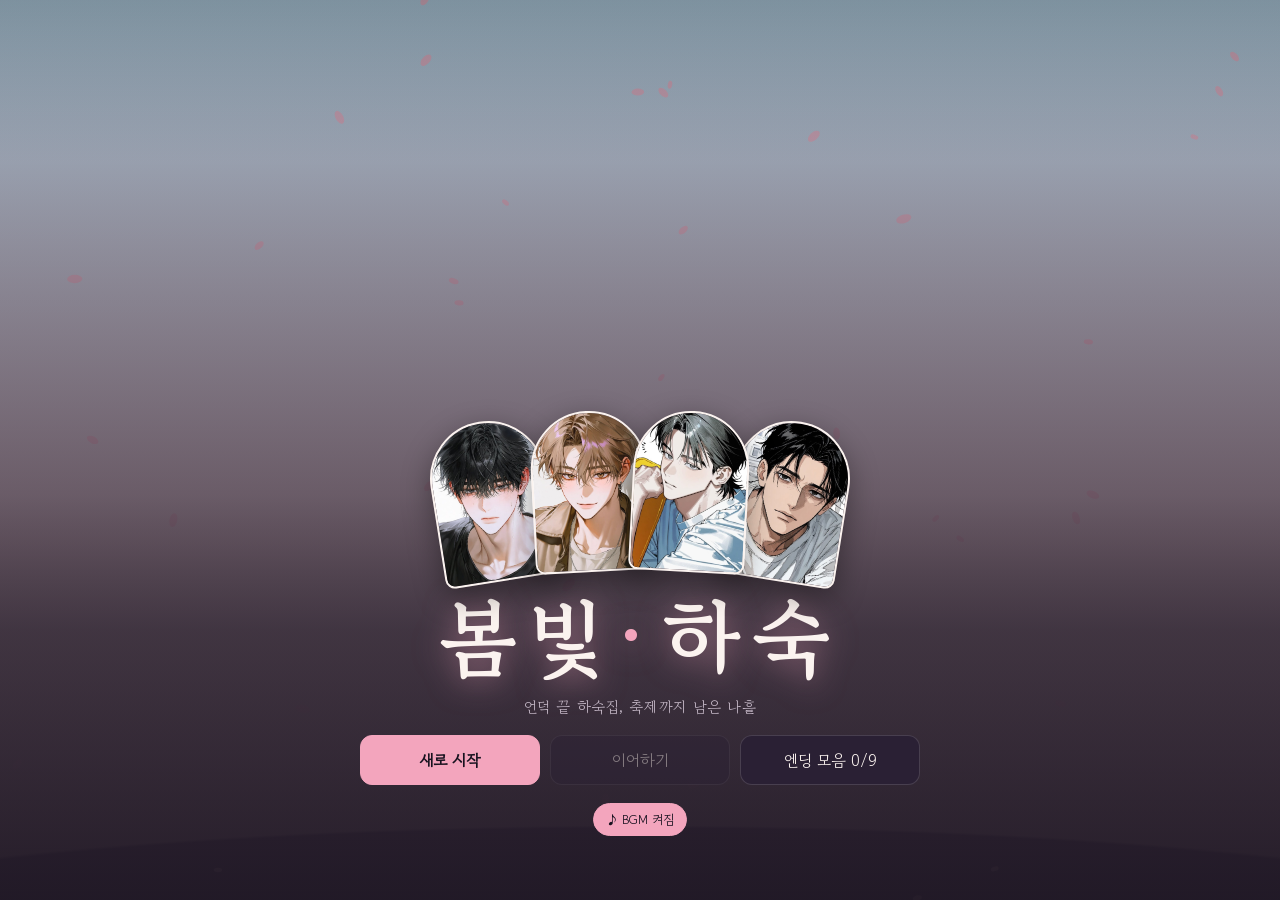
==== commit 6b1aba29: "Add procedural BGM to 봄빛 하숙 Web Audio sequencer with six moods tied to scenes (spring, night, cozy, " ====
--- a/love/index.html
+++ b/love/index.html
@@ -246,6 +246,7 @@
   <div id="bar" hidden>
     <div id="dayTag">프롤로그</div>
     <div class="tools">
+      <button class="tool bgmBtn" id="bBgm" aria-pressed="true">♪</button>
       <button class="tool" id="bAuto" aria-pressed="false">자동</button>
       <button class="tool" id="bLog">기록</button>
       <button class="tool" id="bStat">호감도</button>
@@ -277,6 +278,7 @@
         <button class="btn" id="bCont">이어하기</button>
         <button class="btn" id="bEnds">엔딩 모음</button>
       </div>
+      <button class="tool bgmBtn" id="bBgmT" aria-pressed="true">♪ BGM</button>
     </div>
   </div>
 
@@ -792,6 +794,7 @@
     if (c.fx) setFx(c.fx);
     if (c.show) show(c.show);
     if (c.hide) hide();
+    if ('bgm' in c) { moodLock = c.bgm; Music.play(c.bgm); }
     if (c.choice) return choose(c.choice);
     if (c.end) { stack = []; onEnd = null; return ending(c.end); }
   }
@@ -852,7 +855,7 @@
   d.innerHTML = `${CH[k].name} <span class="h">${v > 0 ? '♥ +' + v : '♡ ' + v}</span>`;
   $('toasts').appendChild(d); setTimeout(() => d.remove(), 2300);
 }
-function setBg(b) { $('bg').className = 'bg-' + b; }
+function setBg(b) { $('bg').className = 'bg-' + b; setMood(b); }
 function show(id) {
   const p = $('portrait'), img = $('pImg');
   const go = () => { img.src = CH[id].img; img.alt = CH[id].name; p.style.setProperty('--who', CH[id].c); p.classList.add('on'); };
@@ -915,7 +918,9 @@
 function ending(who) {
   let key = 'solo';
   if (who !== 'solo') key = who + (S.aff[who] >= GOOD ? '_good' : '_norm');
-  run(SC[key], who === 'solo' ? null : who, () => showEnd(key));
+  moodLock = null;
+  const pre = key.endsWith('_good') ? [{ bgm: 'love' }] : key === 'solo' ? [{ bgm: 'night' }] : [];
+  run(pre.concat(SC[key]), who === 'solo' ? null : who, () => showEnd(key));
 }
 function showEnd(key) {
   const e = ENDINGS.find(x => x[0] === key);
@@ -934,6 +939,7 @@
     <span class="num">${S.aff[id]}</span></div>`).join('');
 }
 function toTitle() {
+  moodLock = null;
   clearInterval(typing); clearTimeout(autoT); stack = []; onEnd = null; mode = 'idle';
   ['mapLayer', 'panelLayer', 'endCard', 'dayCard', 'nameLayer'].forEach(l => layer(l, false));
   showUI(false); hide(); setBg('campus'); setFx('petals');
@@ -1038,6 +1044,151 @@
   requestAnimationFrame(tick);
 }
 setFx('petals'); requestAnimationFrame(tick);
+// ================= BGM (Web Audio로 실시간 연주) =================
+const Music = (() => {
+  // 곡 정의: 코드 진행(마디당 1코드), 음계, 템포, 음색
+  const TR = {
+    spring:   { bpm: 86,  root: 60, scale: [0,2,4,5,7,9,11], dens: .55, voice: 'piano', hat: 0,   pad: .035, arp: [0,2,1,3,2,1,0,2],
+                chords: [[60,64,67,71],[57,60,64,67],[53,57,60,64],[55,59,62,67]] },
+    night:    { bpm: 68,  root: 57, scale: [0,2,3,5,7,8,10], dens: .32, voice: 'ep',    hat: 0,   pad: .045, arp: [0,-1,2,-1,1,-1,3,-1],
+                chords: [[57,60,64,67],[53,57,60,64],[60,64,67,71],[52,55,59,62]] },
+    cozy:     { bpm: 74,  root: 53, scale: [0,2,4,5,7,9,10], dens: .42, voice: 'ep',    hat: .5,  pad: .04,  arp: [0,2,-1,1,3,-1,2,-1], swing: .16,
+                chords: [[53,57,60,64],[52,55,59,62],[50,53,57,60],[48,52,55,59]] },
+    rain:     { bpm: 60,  root: 50, scale: [0,2,3,5,7,8,10], dens: .24, voice: 'bell',  hat: 0,   pad: .05,  arp: [0,-1,-1,2,-1,1,-1,-1],
+                chords: [[50,53,57,64],[46,50,53,57],[55,58,62,65],[57,61,64,67]] },
+    festival: { bpm: 108, root: 55, scale: [0,2,4,5,7,9,11], dens: .7,  voice: 'bell',  hat: 1,   pad: .03,  arp: [0,1,2,3,0,1,2,3],
+                chords: [[55,59,62,67],[50,54,57,62],[52,55,59,64],[48,52,55,60]] },
+    love:     { bpm: 72,  root: 62, scale: [0,2,4,5,7,9,11], dens: .5,  voice: 'piano', hat: 0,   pad: .055, arp: [0,2,1,3,4,3,1,2],
+                chords: [[55,59,62,66],[57,61,64,69],[54,57,61,64],[59,62,66,69]] },
+  };
+  let ac = null, out = null, verb = null, bus = null, cur = null, nextT = 0, step = 0, timer = null;
+  let on = true; try { on = localStorage.getItem('bomhouse.bgm') !== 'off'; } catch (e) {}
+  const hz = m => 440 * Math.pow(2, (m - 69) / 12);
+
+  function init() {
+    if (ac) return;
+    const AC = window.AudioContext || window.webkitAudioContext; if (!AC) return;
+    ac = new AC();
+    out = ac.createGain(); out.gain.value = on ? .55 : 0;
+    const comp = ac.createDynamicsCompressor(); comp.threshold.value = -18;
+    out.connect(comp); comp.connect(ac.destination);
+    verb = ac.createConvolver();
+    const len = ac.sampleRate * 2.6, buf = ac.createBuffer(2, len, ac.sampleRate);
+    for (let c = 0; c < 2; c++) { const d = buf.getChannelData(c); for (let i = 0; i < len; i++) d[i] = (Math.random() * 2 - 1) * Math.pow(1 - i / len, 3); }
+    verb.buffer = buf;
+    const vg = ac.createGain(); vg.gain.value = .32; verb.connect(vg); vg.connect(out);
+    document.addEventListener('visibilitychange', () => { if (!ac) return; document.hidden ? ac.suspend() : (on && ac.resume()); });
+  }
+  function newBus() {
+    const g = ac.createGain(); g.gain.setValueAtTime(0, ac.currentTime); g.gain.linearRampToValueAtTime(1, ac.currentTime + 1.2);
+    g.connect(out); g.connect(verb); return g;
+  }
+  function begin() {
+    if (!ac || !cur) return;
+    if (bus) { const old = bus; old.gain.cancelScheduledValues(ac.currentTime); old.gain.setValueAtTime(old.gain.value, ac.currentTime); old.gain.linearRampToValueAtTime(0, ac.currentTime + .9); setTimeout(() => old.disconnect(), 1200); }
+    bus = newBus(); step = 0; nextT = ac.currentTime + .15;
+    if (!timer) timer = setInterval(tick, 30);
+  }
+  function play(name) {
+    if (name === cur) return;
+    cur = name;
+    if (!cur) { if (bus && ac) { bus.gain.linearRampToValueAtTime(0, ac.currentTime + .8); bus = null; } return; }
+    begin();
+  }
+  function unlock() { init(); if (!ac) return; if (on && ac.state !== 'running') ac.resume(); if (!bus && cur) begin(); }
+  function toggle() {
+    on = !on; try { localStorage.setItem('bomhouse.bgm', on ? 'on' : 'off'); } catch (e) {}
+    unlock();
+    if (ac) { out.gain.cancelScheduledValues(ac.currentTime); out.gain.linearRampToValueAtTime(on ? .55 : 0, ac.currentTime + .3); }
+    return on;
+  }
+  // 시드 고정 난수: 같은 마디는 같은 멜로디가 나와 곡처럼 반복된다
+  function rng(seed) { let s = seed >>> 0; return () => { s = (s * 1664525 + 1013904223) >>> 0; return s / 4294967296; }; }
+  function hash(str) { let h = 7; for (const c of str) h = (h * 31 + c.charCodeAt(0)) >>> 0; return h; }
+
+  function env(g, t, a, peak, dur) {
+    g.gain.setValueAtTime(0, t); g.gain.linearRampToValueAtTime(peak, t + a); g.gain.exponentialRampToValueAtTime(.0001, t + dur);
+  }
+  function note(m, t, dur, vol, voice) {
+    const g = ac.createGain(); g.connect(bus);
+    const o = ac.createOscillator(), o2 = ac.createOscillator(), g2 = ac.createGain();
+    o.frequency.value = hz(m);
+    if (voice === 'bell') { o.type = 'sine'; o2.type = 'sine'; o2.frequency.value = hz(m) * 3.01; g2.gain.value = .25; dur *= 1.6; }
+    else if (voice === 'ep') { o.type = 'sine'; o2.type = 'sine'; o2.frequency.value = hz(m) * 2.003; g2.gain.value = .18; }
+    else { o.type = 'triangle'; o2.type = 'sine'; o2.frequency.value = hz(m) * 2; g2.gain.value = .12; }
+    o2.connect(g2); g2.connect(g); o.connect(g);
+    env(g, t, .008, vol, dur);
+    o.start(t); o2.start(t); o.stop(t + dur + .05); o2.stop(t + dur + .05);
+  }
+  function pad(chord, t, dur, vol) {
+    chord.forEach((m, i) => {
+      const o = ac.createOscillator(), g = ac.createGain(), f = ac.createBiquadFilter();
+      o.type = 'sawtooth'; o.frequency.value = hz(m); o.detune.value = (i % 2 ? 6 : -6);
+      f.type = 'lowpass'; f.frequency.value = 900;
+      o.connect(f); f.connect(g); g.connect(bus);
+      g.gain.setValueAtTime(0, t); g.gain.linearRampToValueAtTime(vol / chord.length * 2, t + dur * .35); g.gain.linearRampToValueAtTime(0, t + dur + .3);
+      o.start(t); o.stop(t + dur + .4);
+    });
+  }
+  function bass(m, t, dur, vol) {
+    const o = ac.createOscillator(), g = ac.createGain();
+    o.type = 'triangle'; o.frequency.value = hz(m); o.connect(g); g.connect(bus);
+    env(g, t, .02, vol, dur); o.start(t); o.stop(t + dur + .05);
+  }
+  let noiseBuf = null;
+  function hat(t, vol) {
+    if (!noiseBuf) { noiseBuf = ac.createBuffer(1, ac.sampleRate * .1, ac.sampleRate); const d = noiseBuf.getChannelData(0); for (let i = 0; i < d.length; i++) d[i] = Math.random() * 2 - 1; }
+    const s = ac.createBufferSource(), f = ac.createBiquadFilter(), g = ac.createGain();
+    s.buffer = noiseBuf; f.type = 'highpass'; f.frequency.value = 7000;
+    s.connect(f); f.connect(g); g.connect(out); env(g, t, .002, vol, .06); s.start(t); s.stop(t + .1);
+  }
+  function melodyFor(T, barIdx, phrase) {
+    const r = rng(hash(cur) + barIdx * 97 + (phrase % 2) * 13);
+    const ch = T.chords[barIdx];
+    const pool = []; for (let m = 64; m <= 86; m++) if (T.scale.includes(((m - T.root) % 12 + 12) % 12)) pool.push(m);
+    const isChord = m => ch.some(c => (c - m) % 12 === 0);
+    let idx = pool.findIndex(m => m >= 69 && isChord(m)); if (idx < 0) idx = 4;
+    const out = [];
+    for (let i = 0; i < 8; i++) {
+      if (i === 0 || r() < T.dens * (i % 2 ? .6 : 1.2)) {
+        idx = Math.max(0, Math.min(pool.length - 1, idx + Math.round((r() - .5) * 4)));
+        if (i % 4 === 0) { let k = idx; while (k < pool.length - 1 && !isChord(pool[k])) k++; idx = k; }
+        out[i] = pool[idx];
+      }
+    }
+    return out;
+  }
+  let mel = null, melKey = '';
+  function tick() {
+    if (!ac || !bus || !cur || ac.state !== 'running') return;
+    const T = TR[cur], e = 60 / T.bpm / 2;
+    while (nextT < ac.currentTime + .25) {
+      const i = step % 8, barN = Math.floor(step / 8), b = barN % T.chords.length, ch = T.chords[b];
+      const t = nextT + (T.swing && i % 2 ? e * T.swing : 0);
+      const k = cur + b + ':' + (Math.floor(barN / T.chords.length) % 2);
+      if (k !== melKey) { melKey = k; mel = melodyFor(T, b, Math.floor(barN / T.chords.length)); }
+      if (i === 0) pad(ch, t, e * 8, T.pad);
+      let root = ch[0]; while (root > 47) root -= 12;
+      if (i === 0 || (i === 4 && cur !== 'rain')) bass(root, t, e * 3.5, .16);
+      if (cur === 'festival' && i === 6) bass(root + 7, t, e * 1.5, .1);
+      const a = T.arp[i]; if (a >= 0) note(ch[a % ch.length] + 12, t, e * 2.5, .045, 'ep');
+      const n = mel && mel[i];
+      if (n && barN >= 2) note(n, t, e * 3, .085, T.voice); // 처음 두 마디는 반주만
+      if (T.hat && i % 2 === 1) hat(t, .025 * T.hat);
+      nextT += e; step++;
+    }
+  }
+  return { play, unlock, toggle, isOn: () => on };
+})();
+const BG_MOOD = { street: 'spring', house: 'spring', campus: 'spring', gym: 'night', rooftop: 'night', studio: 'night', library: 'cozy', store: 'cozy', dawn: 'cozy', rain: 'rain', festival: 'festival', field: 'festival' };
+let moodLock = null;
+function setMood(b) { if (!moodLock) Music.play(BG_MOOD[b] || null); }
+function syncBgmBtns() { document.querySelectorAll('.bgmBtn').forEach(b => { b.setAttribute('aria-pressed', Music.isOn()); b.textContent = b.id === 'bBgm' ? (Music.isOn() ? '♪' : '♪̸') : (Music.isOn() ? '♪ BGM 켜짐' : '♪ BGM 꺼짐'); b.setAttribute('aria-label', Music.isOn() ? 'BGM 끄기' : 'BGM 켜기'); }); }
+document.querySelectorAll('.bgmBtn').forEach(b => b.addEventListener('click', e => { e.stopPropagation(); Music.toggle(); syncBgmBtns(); }));
+document.addEventListener('pointerdown', () => Music.unlock(), true);
+document.addEventListener('keydown', () => Music.unlock(), true);
+syncBgmBtns();
+
 toTitle();
 </script>
 
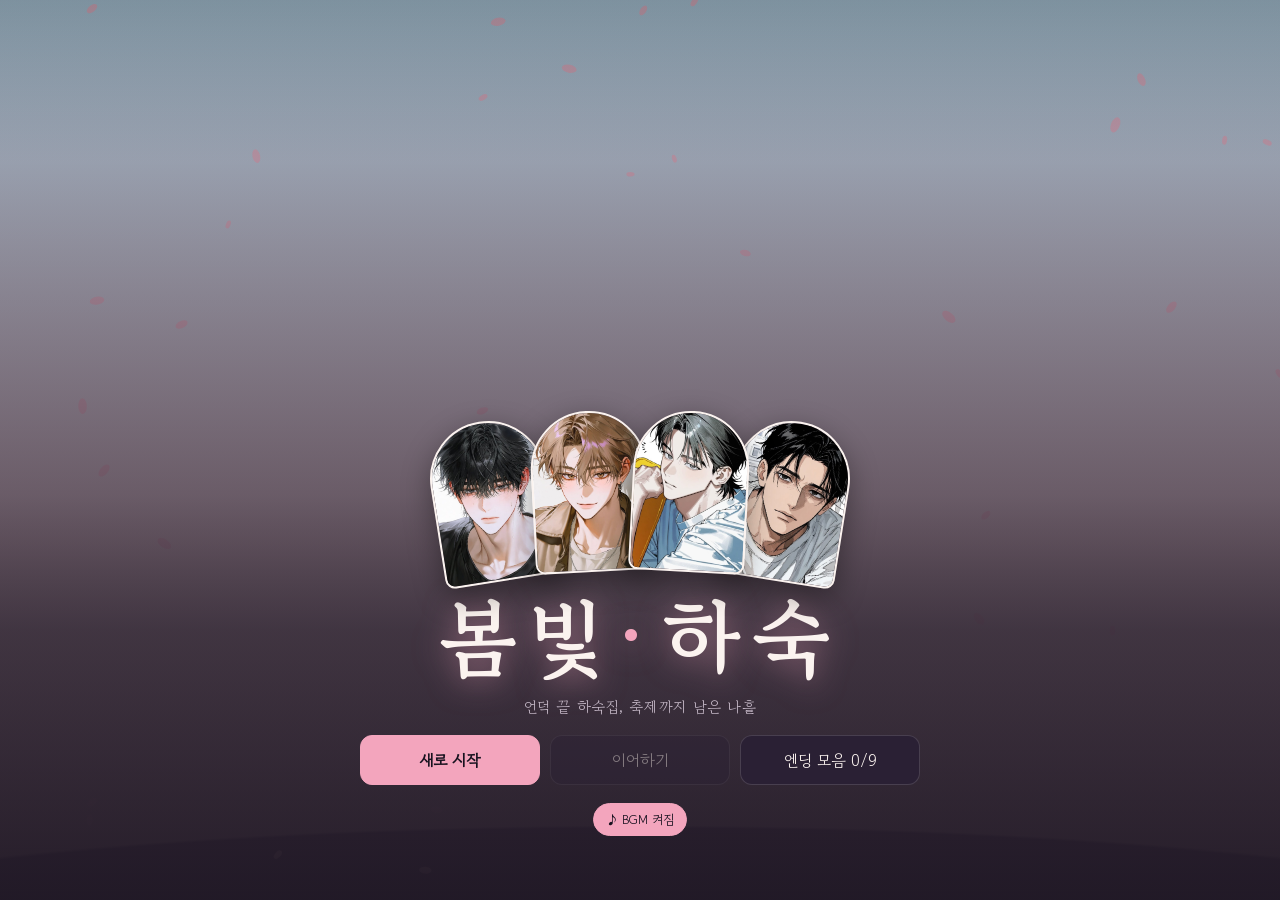
==== commit be6fde60: "Add Haeon expression portraits and per-line face switching Nine expressions (shy, surprise, angry, s" ====
--- a/love/index.html
+++ b/love/index.html
@@ -90,7 +90,7 @@
           mask-image: linear-gradient(180deg, #000 72%, transparent 100%);
 }
 #portrait.on { opacity: 1; transform: translate(-50%, 0); }
-#portrait img { width: 100%; height: 100%; object-fit: cover; object-position: 50% 12%; display: block; }
+#portrait img { width: 100%; height: 100%; object-fit: cover; object-position: 50% 12%; display: block; transition: opacity .12s ease; }
 #portrait::after { content: ""; position: absolute; inset: 0; border-radius: inherit; box-shadow: inset 0 0 0 3px var(--who, transparent); opacity: .5; }
 
 /* ---------- top bar ---------- */
@@ -330,7 +330,8 @@
 <script>
 // ================= 데이터 =================
 const CH = {
-  haeon: { name: '권해온', place: '밤의 체육관', img: 'img/haeon.jpg', c: 'var(--c-haeon)', bg: 'gym' },
+  haeon: { name: '권해온', place: '밤의 체육관', img: 'img/haeon.jpg', c: 'var(--c-haeon)', bg: 'gym',
+    faces: Object.fromEntries(['shy', 'surprise', 'angry', 'sulky', 'laugh', 'smile', 'think', 'focus', 'sleepy'].map(f => [f, `img/haeon_${f}.jpg`])) },
   haram: { name: '윤하람', place: '하숙집 옥상', img: 'img/haram.jpg', c: 'var(--c-haram)', bg: 'rooftop' },
   taeo:  { name: '강태오', place: '도서관 3층', img: 'img/taeo.jpg',  c: 'var(--c-taeo)',  bg: 'library' },
   mujin: { name: '차무진', place: '하숙 앞 편의점', img: 'img/mujin.jpg', c: 'var(--c-mujin)', bg: 'store' },
@@ -375,9 +376,10 @@
   ['haeon', '……'],
   ['haram', '인사해. 오늘부터 네 옆방이야, {n}.'],
   ['haeon', '……권해온. 체교과 2학년.'],
+  { face: 'shy' },
   '짧게 말한 그는 나와 눈이 마주치자 고개를 휙 돌렸다. 귀 끝이 빨갰다.',
   ['haram', '쟤 원래 저래. 낯을 엄청 가려. 운동하고 와서 빨간 거 아니야, 진짜로.'],
-  ['haeon', '……씻으러 간다.'],
+  ['haeon.angry', '……씻으러 간다.'],
   { hide: 1 },
   { bg: 'store', fx: 'none' },
   '짐 정리를 마치니 밤이었다. 하숙 바로 앞, 불이 꺼지지 않는 24시 편의점.',
@@ -408,15 +410,15 @@
 haeon1: [
   { bg: 'gym', fx: 'dust' },
   '밤 10시. 불 꺼진 줄 알았던 체육관에서 공 튀기는 소리가 들렸다.',
-  { show: 'haeon' },
+  { show: 'haeon', f: 'focus' },
   '해온이었다. 혼자서, 몇 번이고 같은 자리에서 슛을 던지고 있었다.',
   '공이 림을 맞고 튕겨 나와 내 발 앞까지 굴러왔다.',
-  ['haeon', '……! 언제부터 있었어.'],
-  ['haeon', '……보지 마. 요즘 잘 안 들어가.'],
-  { choice: [
-    ['(공을 건네며) 한 번만 더 던져 봐요.', 15, [['haeon', '……'], '그가 공을 받아 천천히 던졌다. 깨끗하게, 그물만 흔들렸다.', ['haeon', '……들어갔다.'], ['haeon', '너 있으니까 들어가네. ……이상하다.']]],
-    ['땀 엄청 흘렸네요. 수건 있어요?', 5, [['haeon', '……있어.'], '그는 티셔츠 소매로 이마를 훔치고는, 괜히 공만 만지작거렸다.']],
-    ['안 되면 그냥 쉬지 그래요.', -5, [['haeon', '……그러면 안 돼.'], '그가 다시 공을 들었다. 대화는 거기서 끝났다.']],
+  ['haeon.surprise', '……! 언제부터 있었어.'],
+  ['haeon.sulky', '……보지 마. 요즘 잘 안 들어가.'],
+  { choice: [
+    ['(공을 건네며) 한 번만 더 던져 봐요.', 15, [['haeon.think', '……'], { face: 'focus' }, '그가 공을 받아 천천히 던졌다. 깨끗하게, 그물만 흔들렸다.', ['haeon.surprise', '……들어갔다.'], ['haeon.shy', '너 있으니까 들어가네. ……이상하다.']]],
+    ['땀 엄청 흘렸네요. 수건 있어요?', 5, [['haeon.shy', '……있어.'], '그는 티셔츠 소매로 이마를 훔치고는, 괜히 공만 만지작거렸다.']],
+    ['안 되면 그냥 쉬지 그래요.', -5, [['haeon.focus', '……그러면 안 돼.'], '그가 다시 공을 들었다. 대화는 거기서 끝났다.']],
   ] },
   ['haeon', '……늦었어. 같이 가. 하숙까지.'],
   '언덕길을 오르는 내내 그는 한마디도 하지 않았다. 그래도 내 보폭에 맞춰 걸었다.',
@@ -424,53 +426,62 @@
 haeon2: [
   { bg: 'gym', fx: 'dust' },
   '오늘도 체육관. 해온은 벤치에 앉아 무릎에 테이프를 감고 있었다.',
-  { show: 'haeon' },
+  { show: 'haeon', f: 'focus' },
   ['haeon', '……또 왔네.'],
-  ['haeon', '이거? 별거 아니야. 작년에 다쳤어. 십자인대.'],
-  ['haeon', '그 뒤로 시합은 한 번도 못 뛰었어. 다 나았다는데… 뛰려고 하면 무서워.'],
+  ['haeon.sulky', '이거? 별거 아니야. 작년에 다쳤어. 십자인대.'],
+  ['haeon.sulky', '그 뒤로 시합은 한 번도 못 뛰었어. 다 나았다는데… 뛰려고 하면 무서워.'],
+  { face: 'surprise' },
   '그는 그 말을 해놓고 스스로 놀란 듯 입을 다물었다.',
-  ['haeon', '……이런 얘기 처음 해. 왜 너한테 하는지 모르겠다.'],
-  { choice: [
-    ['무서운 게 당연해요. 그래도 매일 연습하잖아요.', 15, [['haeon', '……'], ['haeon', '그런 말 처음 들어. 다들 \'이제 괜찮잖아\'라고만 해서.'], '고개를 숙인 해온의 젖은 앞머리 사이로, 살짝 올라간 입꼬리가 보였다.']],
-    ['(말없이 옆에 앉는다)', 10, ['한참 동안 둘이서 텅 빈 코트만 바라봤다.', ['haeon', '……고마워. 아무 말 안 해줘서.']]],
-    ['다 나았다면서요? 그냥 뛰면 되죠!', -5, [['haeon', '……그렇게 간단하면 좋겠네.']]],
+  ['haeon.think', '……이런 얘기 처음 해. 왜 너한테 하는지 모르겠다.'],
+  { choice: [
+    ['무서운 게 당연해요. 그래도 매일 연습하잖아요.', 15, [['haeon.surprise', '……'], ['haeon.shy', '그런 말 처음 들어. 다들 \'이제 괜찮잖아\'라고만 해서.'], { face: 'smile' }, '고개를 숙인 해온의 젖은 앞머리 사이로, 살짝 올라간 입꼬리가 보였다.']],
+    ['(말없이 옆에 앉는다)', 10, [{ face: 'base' }, '한참 동안 둘이서 텅 빈 코트만 바라봤다.', ['haeon.smile', '……고마워. 아무 말 안 해줘서.']]],
+    ['다 나았다면서요? 그냥 뛰면 되죠!', -5, [['haeon.sulky', '……그렇게 간단하면 좋겠네.']]],
   ] },
   ['haeon', '목요일에 연습경기 있어. 나도 명단에 들어갔어.'],
-  ['haeon', '……보러 올 거야?'],
+  ['haeon.shy', '……보러 올 거야?'],
 ],
 haeon3: [
+  { bg: 'house', fx: 'none' },
+  '연습경기 날 아침. 하숙 복도에서 해온과 마주쳤다.',
+  { show: 'haeon', f: 'sleepy' },
+  ['haeon.sleepy', '……좋은 아침.'],
+  ['haeon.sleepy', '어제 긴장돼서 한숨도 못 잤어.'],
+  ['haeon.shy', '……오늘, 오는 거 맞지?'],
+  { hide: 1 },
   { bg: 'gym', fx: 'none' },
-  '연습경기 날. 관중석은 생각보다 북적였다.',
+  '오후, 체육관. 관중석은 생각보다 북적였다.',
   '4쿼터, 2점 차. 남은 시간 10초. 공이 해온에게 갔다.',
-  { show: 'haeon' },
+  { show: 'haeon', f: 'focus' },
+  { face: 'sulky' },
   '그가 순간 멈칫했다. 무릎을 내려다보는 게 보였다.',
   { choice: [
-    ['"권해온! 할 수 있어!"', 15, ['내 목소리가 체육관에 울렸다. 해온이 고개를 들어 관중석을 봤다. 정확히, 나를.', '그리고 뛰었다.', '버저 소리와 함께, 공이 그물을 갈랐다. 3점. 역전이었다.']],
-    ['(두 손을 모으고 기도한다)', 5, ['차마 소리를 내지 못했다. 해온이 패스를 돌렸고, 동료가 슛을 넣었다.', '이겼다. 하지만 해온은 조금 아쉬운 얼굴이었다.']],
-    ['(긴장돼서 휴대폰만 본다)', -5, ['잠깐 눈을 뗀 사이 경기가 끝나 있었다. 해온이 관중석을 훑다가 시선을 거뒀다.']],
-  ] },
+    ['"권해온! 할 수 있어!"', 15, [{ face: 'surprise' }, '내 목소리가 체육관에 울렸다. 해온이 고개를 들어 관중석을 봤다. 정확히, 나를.', { face: 'focus' }, '그리고 뛰었다.', '버저 소리와 함께, 공이 그물을 갈랐다. 3점. 역전이었다.']],
+    ['(두 손을 모으고 기도한다)', 5, [{ face: 'focus' }, '차마 소리를 내지 못했다. 해온이 패스를 돌렸고, 동료가 슛을 넣었다.', { face: 'sulky' }, '이겼다. 하지만 해온은 조금 아쉬운 얼굴이었다.']],
+    ['(긴장돼서 휴대폰만 본다)', -5, [{ face: 'sulky' }, '잠깐 눈을 뗀 사이 경기가 끝나 있었다. 해온이 관중석을 훑다가 시선을 거뒀다.']],
+  ] },
+  { face: 'base' },
   '경기가 끝나고, 땀범벅이 된 해온이 관중석 앞까지 걸어왔다.',
-  ['haeon', '……봤어?'],
-  ['haeon', '나 오늘, 안 무서웠어. 한 번도.'],
+  ['haeon.smile', '……봤어?'],
+  ['haeon.laugh', '나 오늘, 안 무서웠어. 한 번도.'],
 ],
 haeon4: [
   { bg: 'gym', fx: 'dust' },
   '저녁, 해온에게서 문자가 왔다. \'체육관. 잠깐.\'',
-  { show: 'haeon' },
-  ['haeon', '……왔다.'],
+  { show: 'haeon', f: 'shy' },
+  ['haeon.shy', '……왔다.'],
   '해온은 공 대신 아무것도 들고 있지 않았다. 손 둘 곳을 모르는 사람처럼 주머니에 넣었다 뺐다.',
-  ['haeon', '나 원래 말 잘 못하는 거 알지.'],
-  ['haeon', '그래서 연습했어. 슛 연습보다 더 많이.'],
-  ['haeon', '……근데 지금 다 까먹었어.'],
-  { choice: [
-    ['천천히 해요. 기다릴게요.', 15, [['haeon', '……너는 맨날 그렇게 말하더라.'], ['haeon', '그 말 때문에… 내가 좀 이상해졌어.']]],
-    ['(웃음을 참는다)', 5, [['haeon', '……웃지 마. 귀 빨개진 거 나도 알아.']]],
-    ['그럼 다음에 해요!', -5, [['haeon', '……어. 그래.'], '그는 조금 실망한 얼굴로 다시 공을 집어 들었다.']],
-  ] },
-  ['haeon', '내일 축제. 불꽃놀이 할 때… 운동장에서 기다릴게.'],
-  ['haeon', '안 와도 괜찮아. ……아니, 와 줘.'],
-],
-
+  ['haeon.shy', '나 원래 말 잘 못하는 거 알지.'],
+  ['haeon.focus', '그래서 연습했어. 슛 연습보다 더 많이.'],
+  ['haeon.surprise', '……근데 지금 다 까먹었어.'],
+  { choice: [
+    ['천천히 해요. 기다릴게요.', 15, [['haeon.smile', '……너는 맨날 그렇게 말하더라.'], ['haeon.shy', '그 말 때문에… 내가 좀 이상해졌어.']]],
+    ['(웃음을 참는다)', 5, [['haeon.angry', '……웃지 마. 귀 빨개진 거 나도 알아.']]],
+    ['그럼 다음에 해요!', -5, [['haeon.sulky', '……어. 그래.'], '그는 조금 실망한 얼굴로 다시 공을 집어 들었다.']],
+  ] },
+  ['haeon.think', '내일 축제. 불꽃놀이 할 때… 운동장에서 기다릴게.'],
+  ['haeon.shy', '안 와도 괜찮아. ……아니, 와 줘.'],
+],
 // ---------- 윤하람 ----------
 haram1: [
   { bg: 'rooftop', fx: 'stars' },
@@ -672,21 +683,23 @@
 haeon_good: [
   { bg: 'field', fx: 'fireworks' },
   '운동장 한가운데, 해온이 서 있었다.',
-  { show: 'haeon' },
-  ['haeon', '……왔다.'],
+  { show: 'haeon', f: 'shy' },
+  ['haeon.shy', '……왔다.'],
   '첫 불꽃이 터졌다. 해온의 얼굴이 빛에 물들었다. 귀는 그보다 더 빨갰다.',
-  ['haeon', '슛 연습보다 더 연습했다고 했지. 이번엔 안 까먹었어.'],
-  ['haeon', '너만 보면 더워져. 땀 나고, 말도 안 나오고, 무릎보다 여기가 더 아파.'],
-  ['haeon', '좋아해, {n}.'],
-  ['haeon', '……대답은 천천히 해도 돼. 기다릴게. 네가 나한테 맨날 그래 줬던 것처럼.'],
+  ['haeon.smile', '슛 연습보다 더 연습했다고 했지. 이번엔 안 까먹었어.'],
+  ['haeon.shy', '너만 보면 더워져. 땀 나고, 말도 안 나오고, 무릎보다 여기가 더 아파.'],
+  ['haeon.focus', '좋아해, {n}.'],
+  ['haeon.smile', '……대답은 천천히 해도 돼. 기다릴게. 네가 나한테 맨날 그래 줬던 것처럼.'],
+  { face: 'laugh' },
   '대답 대신 그의 손을 잡았다. 뜨겁고, 조금 떨리는 손이었다.',
 ],
 haeon_norm: [
   { bg: 'field', fx: 'fireworks' },
   '운동장에 해온이 있었다. 팀 동료들에게 둘러싸여서.',
-  { show: 'haeon' },
-  ['haeon', '어, 왔네. ……경기 응원, 고마웠어.'],
-  ['haeon', '덕분에 다시 뛸 수 있을 것 같아. 너는 좋은… 친구야.'],
+  { show: 'haeon', f: 'smile' },
+  ['haeon.smile', '어, 왔네. ……경기 응원, 고마웠어.'],
+  ['haeon.think', '덕분에 다시 뛸 수 있을 것 같아. 너는 좋은… 친구야.'],
+  { face: 'laugh' },
   '불꽃 아래서 그는 처음보다 훨씬 편하게 웃었다. 그걸로 충분한 봄이었다.',
 ],
 haram_good: [
@@ -792,7 +805,8 @@
     if (Array.isArray(c)) return say(c[0], c[1]);
     if (c.bg) setBg(c.bg);
     if (c.fx) setFx(c.fx);
-    if (c.show) show(c.show);
+    if (c.show) show(c.show, c.f);
+    if (c.face) setFace(c.face);
     if (c.hide) hide();
     if ('bgm' in c) { moodLock = c.bgm; Music.play(c.bgm); }
     if (c.choice) return choose(c.choice);
@@ -802,6 +816,7 @@
 function fill(t) { return t.replace(/\{n\}/g, S.name); }
 function say(who, text) {
   mode = 'say';
+  if (who && who.includes('.')) { const [id, f] = who.split('.'); who = id; if (shown === id) setFace(f); }
   text = fill(text);
   const w = $('who'), t = $('txt');
   if (who && who !== '') {
@@ -856,13 +871,28 @@
   $('toasts').appendChild(d); setTimeout(() => d.remove(), 2300);
 }
 function setBg(b) { $('bg').className = 'bg-' + b; setMood(b); }
-function show(id) {
+let shown = null, curFace = null;
+const faceSrc = (id, f) => (f && CH[id].faces && CH[id].faces[f]) || CH[id].img;
+function show(id, f) {
   const p = $('portrait'), img = $('pImg');
-  const go = () => { img.src = CH[id].img; img.alt = CH[id].name; p.style.setProperty('--who', CH[id].c); p.classList.add('on'); };
-  if (p.classList.contains('on') && img.getAttribute('src') !== CH[id].img) { p.classList.remove('on'); setTimeout(go, 260); }
-  else go();
-}
-function hide() { $('portrait').classList.remove('on'); }
+  if (p.classList.contains('on') && shown === id) return setFace(f || 'base');
+  curFace = f;
+  const go = () => { img.src = faceSrc(id, curFace); img.alt = CH[id].name; p.style.setProperty('--who', CH[id].c); p.classList.add('on'); };
+  if (p.classList.contains('on')) { p.classList.remove('on'); setTimeout(go, 260); } else go();
+  shown = id;
+}
+// 같은 인물의 표정만 바꿀 때: 짧게 깜빡이며 교체
+function setFace(f) {
+  if (!shown) return;
+  curFace = f;
+  const img = $('pImg'), src = faceSrc(shown, f);
+  if (img.getAttribute('src') === src) return;
+  img.style.opacity = 0;
+  setTimeout(() => { img.src = src; img.style.opacity = 1; }, 120);
+}
+function hide() { $('portrait').classList.remove('on'); shown = null; }
+// 표정 이미지 미리 불러오기
+Object.values(CH).forEach(c => c.faces && Object.values(c.faces).forEach(u => { const i = new Image(); i.src = u; }));
 function showUI(on) { $('bar').hidden = !on; $('dlgWrap').hidden = !on; if (!on) { $('choices').hidden = true; } }
 function layer(id, on) { $(id).hidden = !on; }
 
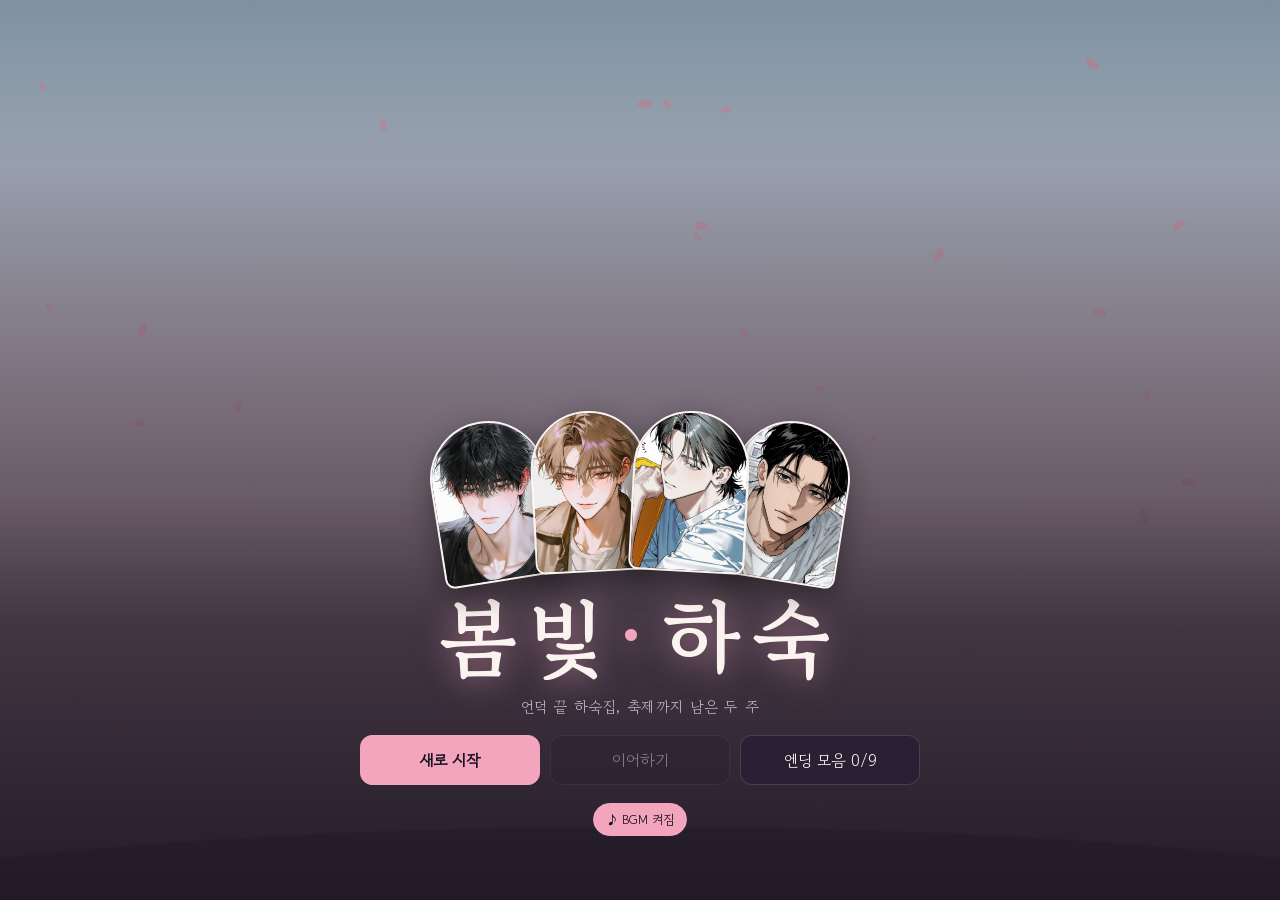
==== commit abc9bee6: "Expand 봄빛 하숙 to a two-week story with nine episodes per route Story moves to love/story/*.js. Adds d" ====
--- a/love/index.html
+++ b/love/index.html
@@ -201,6 +201,7 @@
 /* map */
 .spots { display: grid; grid-template-columns: repeat(2, minmax(0, 1fr)); gap: 12px; }
 .spot { display: grid; grid-template-columns: 64px minmax(0, 1fr); gap: 12px; align-items: center; text-align: left; cursor: pointer; background: var(--plum); border: 1px solid var(--line); border-radius: 14px; padding: 12px; transition: transform .15s, border-color .15s; }
+.spot:disabled { opacity: .45; cursor: default; }
 .spot:hover { transform: translateY(-2px); border-color: var(--c); }
 .spot img { width: 64px; height: 80px; object-fit: cover; object-position: 50% 12%; border-radius: 32px 32px 8px 8px; }
 .spot .place { font-size: 12px; color: var(--c); letter-spacing: .06em; }
@@ -272,7 +273,7 @@
         <img src="img/haeon.jpg" alt="권해온"><img src="img/haram.jpg" alt="윤하람"><img src="img/taeo.jpg" alt="강태오"><img src="img/mujin.jpg" alt="차무진">
       </div>
       <h1 class="logo">봄빛<span>·</span>하숙</h1>
-      <p class="tag">언덕 끝 하숙집, 축제까지 남은 나흘</p>
+      <p class="tag">언덕 끝 하숙집, 축제까지 남은 두 주</p>
       <div class="row">
         <button class="btn main" id="bNew">새로 시작</button>
         <button class="btn" id="bCont">이어하기</button>
@@ -327,6 +328,12 @@
   </div>
 </div>
 
+<script>window.SC = {};</script>
+<script src="story/common.js"></script>
+<script src="story/haeon.js"></script>
+<script src="story/haram.js"></script>
+<script src="story/taeo.js"></script>
+<script src="story/mujin.js"></script>
 <script>
 // ================= 데이터 =================
 const CH = {
@@ -337,8 +344,10 @@
   mujin: { name: '차무진', place: '하숙 앞 편의점', img: 'img/mujin.jpg', c: 'var(--c-mujin)', bg: 'store' },
 };
 const IDS = Object.keys(CH);
-const DAYS = ['월요일', '화요일', '수요일', '목요일'];
-const MAX = 80, GOOD = 60;
+// 1주차 월~금, 2주차 월~목은 자유 행동. 2주차 금요일 밤이 축제.
+const DAYS = ['1주차 월요일', '1주차 화요일', '1주차 수요일', '1주차 목요일', '1주차 금요일', '2주차 월요일', '2주차 화요일', '2주차 수요일', '2주차 목요일'];
+const FREE = DAYS.length, EPS = 9;
+const MAX = 100, GOOD = 70, GOOD_VISITS = 7;
 
 const ENDINGS = [
   ['haeon_good', 'HAPPY', '한여름보다 뜨거운 봄', '권해온'],
@@ -353,428 +362,11 @@
 ];
 
 // ================= 시나리오 =================
-// 문자열 = 나레이션, [화자, 대사], {bg, fx}, {show}, {hide}, {choice:[[선택지, 호감도, [이어지는 줄]]]}
-const SC = {
-prologue: [
-  { bg: 'street', fx: 'petals' },
-  '3월. 벚꽃이 유난히 이르게 핀 봄.',
-  '캐리어 바퀴가 보도블록 틈에 걸릴 때마다, 새 동네가 조금씩 실감 났다.',
-  '오늘부터 지낼 곳은 학교 뒤 언덕길 끝의 \'봄빛 하숙\'.',
-  { bg: 'house', fx: 'none' },
-  ['?', '……저기, 혹시 오늘 온다던 신입생?'],
-  { show: 'haram' },
-  ['haram', '맞구나! 짐 무거워 보이네. 이리 줘.'],
-  ['haram', '나는 윤하람. 2층 끝방이야. 실용음악과 3학년이고… 이 집 분위기 담당?'],
-  '그가 캐리어를 번쩍 들어 올리며 웃었다. 은색 귀걸이가 반짝였다.',
-  { choice: [
-    ['고마워요, 선배.', { haram: 5 }, [['haram', '선배 말고 그냥 하람이라고 해. 아, 아직 어색한가?']]],
-    ['혼자 들 수 있어요!', { haram: 0 }, [['haram', '오, 씩씩하네. 그럼 반만 들어줄게.']]],
-  ] },
-  ['haram', '아, 마침 옆방 녀석 온다. 해온아!'],
-  { show: 'haeon' },
-  '계단을 올라온 건 검은 티셔츠 차림의 남자였다. 땀에 젖은 앞머리가 이마에 달라붙어 있었다.',
-  ['haeon', '……'],
-  ['haram', '인사해. 오늘부터 네 옆방이야, {n}.'],
-  ['haeon', '……권해온. 체교과 2학년.'],
-  { face: 'shy' },
-  '짧게 말한 그는 나와 눈이 마주치자 고개를 휙 돌렸다. 귀 끝이 빨갰다.',
-  ['haram', '쟤 원래 저래. 낯을 엄청 가려. 운동하고 와서 빨간 거 아니야, 진짜로.'],
-  ['haeon.angry', '……씻으러 간다.'],
-  { hide: 1 },
-  { bg: 'store', fx: 'none' },
-  '짐 정리를 마치니 밤이었다. 하숙 바로 앞, 불이 꺼지지 않는 24시 편의점.',
-  { show: 'mujin' },
-  ['mujin', '어서 오세요……'],
-  '계산대 너머의 직원은 눈 밑이 조금 어두웠다. 그래도 목소리는 낮고 다정했다.',
-  ['mujin', '봄빛 하숙 새로 온 학생이죠? 하숙집 아주머니가 잘 챙겨주라고 하셨어요.'],
-  ['mujin', '차무진이에요. 밤에는 거의 여기 있으니까 배고프면 와요. 폐기 직전 삼각김밥은… 비밀로 하고.'],
-  { hide: 1 },
-  { bg: 'campus', fx: 'petals' },
-  '다음 날, 첫 전공 수업. 빈자리를 찾다가 창가 쪽 남자 옆에 앉았다.',
-  { show: 'taeo' },
-  ['taeo', '……거기, 내 가방 자리인데.'],
-  '책상에는 노란 우산 하나가 걸쳐져 있었다. 하늘은 맑기만 했는데.',
-  { choice: [
-    ['죄송해요, 옮길게요.', { taeo: 0 }, [['taeo', '……됐어. 그냥 앉아. 어차피 자리도 없잖아.']]],
-    ['이렇게 맑은데 우산은 왜요?', { taeo: 5 }, [['taeo', '……일기예보는 믿는 게 아니야. 오후에 비 와.'], '그날 오후, 정말로 비가 왔다.']],
-  ] },
-  ['taeo', '강태오. 같은 과 동기. ……조별 과제 같은 조 되면 민폐나 끼치지 마.'],
-  { hide: 1 },
-  { bg: 'house', fx: 'petals' },
-  '그렇게 새로운 봄이 시작됐다.',
-  '금요일 밤에는 봄 축제가 열린다. 남은 시간은 나흘.',
-  '방과 후를 누구와 보낼지는, 이제 내가 정할 차례다.',
-],
-
-// ---------- 권해온 ----------
-haeon1: [
-  { bg: 'gym', fx: 'dust' },
-  '밤 10시. 불 꺼진 줄 알았던 체육관에서 공 튀기는 소리가 들렸다.',
-  { show: 'haeon', f: 'focus' },
-  '해온이었다. 혼자서, 몇 번이고 같은 자리에서 슛을 던지고 있었다.',
-  '공이 림을 맞고 튕겨 나와 내 발 앞까지 굴러왔다.',
-  ['haeon.surprise', '……! 언제부터 있었어.'],
-  ['haeon.sulky', '……보지 마. 요즘 잘 안 들어가.'],
-  { choice: [
-    ['(공을 건네며) 한 번만 더 던져 봐요.', 15, [['haeon.think', '……'], { face: 'focus' }, '그가 공을 받아 천천히 던졌다. 깨끗하게, 그물만 흔들렸다.', ['haeon.surprise', '……들어갔다.'], ['haeon.shy', '너 있으니까 들어가네. ……이상하다.']]],
-    ['땀 엄청 흘렸네요. 수건 있어요?', 5, [['haeon.shy', '……있어.'], '그는 티셔츠 소매로 이마를 훔치고는, 괜히 공만 만지작거렸다.']],
-    ['안 되면 그냥 쉬지 그래요.', -5, [['haeon.focus', '……그러면 안 돼.'], '그가 다시 공을 들었다. 대화는 거기서 끝났다.']],
-  ] },
-  ['haeon', '……늦었어. 같이 가. 하숙까지.'],
-  '언덕길을 오르는 내내 그는 한마디도 하지 않았다. 그래도 내 보폭에 맞춰 걸었다.',
-],
-haeon2: [
-  { bg: 'gym', fx: 'dust' },
-  '오늘도 체육관. 해온은 벤치에 앉아 무릎에 테이프를 감고 있었다.',
-  { show: 'haeon', f: 'focus' },
-  ['haeon', '……또 왔네.'],
-  ['haeon.sulky', '이거? 별거 아니야. 작년에 다쳤어. 십자인대.'],
-  ['haeon.sulky', '그 뒤로 시합은 한 번도 못 뛰었어. 다 나았다는데… 뛰려고 하면 무서워.'],
-  { face: 'surprise' },
-  '그는 그 말을 해놓고 스스로 놀란 듯 입을 다물었다.',
-  ['haeon.think', '……이런 얘기 처음 해. 왜 너한테 하는지 모르겠다.'],
-  { choice: [
-    ['무서운 게 당연해요. 그래도 매일 연습하잖아요.', 15, [['haeon.surprise', '……'], ['haeon.shy', '그런 말 처음 들어. 다들 \'이제 괜찮잖아\'라고만 해서.'], { face: 'smile' }, '고개를 숙인 해온의 젖은 앞머리 사이로, 살짝 올라간 입꼬리가 보였다.']],
-    ['(말없이 옆에 앉는다)', 10, [{ face: 'base' }, '한참 동안 둘이서 텅 빈 코트만 바라봤다.', ['haeon.smile', '……고마워. 아무 말 안 해줘서.']]],
-    ['다 나았다면서요? 그냥 뛰면 되죠!', -5, [['haeon.sulky', '……그렇게 간단하면 좋겠네.']]],
-  ] },
-  ['haeon', '목요일에 연습경기 있어. 나도 명단에 들어갔어.'],
-  ['haeon.shy', '……보러 올 거야?'],
-],
-haeon3: [
-  { bg: 'house', fx: 'none' },
-  '연습경기 날 아침. 하숙 복도에서 해온과 마주쳤다.',
-  { show: 'haeon', f: 'sleepy' },
-  ['haeon.sleepy', '……좋은 아침.'],
-  ['haeon.sleepy', '어제 긴장돼서 한숨도 못 잤어.'],
-  ['haeon.shy', '……오늘, 오는 거 맞지?'],
-  { hide: 1 },
-  { bg: 'gym', fx: 'none' },
-  '오후, 체육관. 관중석은 생각보다 북적였다.',
-  '4쿼터, 2점 차. 남은 시간 10초. 공이 해온에게 갔다.',
-  { show: 'haeon', f: 'focus' },
-  { face: 'sulky' },
-  '그가 순간 멈칫했다. 무릎을 내려다보는 게 보였다.',
-  { choice: [
-    ['"권해온! 할 수 있어!"', 15, [{ face: 'surprise' }, '내 목소리가 체육관에 울렸다. 해온이 고개를 들어 관중석을 봤다. 정확히, 나를.', { face: 'focus' }, '그리고 뛰었다.', '버저 소리와 함께, 공이 그물을 갈랐다. 3점. 역전이었다.']],
-    ['(두 손을 모으고 기도한다)', 5, [{ face: 'focus' }, '차마 소리를 내지 못했다. 해온이 패스를 돌렸고, 동료가 슛을 넣었다.', { face: 'sulky' }, '이겼다. 하지만 해온은 조금 아쉬운 얼굴이었다.']],
-    ['(긴장돼서 휴대폰만 본다)', -5, [{ face: 'sulky' }, '잠깐 눈을 뗀 사이 경기가 끝나 있었다. 해온이 관중석을 훑다가 시선을 거뒀다.']],
-  ] },
-  { face: 'base' },
-  '경기가 끝나고, 땀범벅이 된 해온이 관중석 앞까지 걸어왔다.',
-  ['haeon.smile', '……봤어?'],
-  ['haeon.laugh', '나 오늘, 안 무서웠어. 한 번도.'],
-],
-haeon4: [
-  { bg: 'gym', fx: 'dust' },
-  '저녁, 해온에게서 문자가 왔다. \'체육관. 잠깐.\'',
-  { show: 'haeon', f: 'shy' },
-  ['haeon.shy', '……왔다.'],
-  '해온은 공 대신 아무것도 들고 있지 않았다. 손 둘 곳을 모르는 사람처럼 주머니에 넣었다 뺐다.',
-  ['haeon.shy', '나 원래 말 잘 못하는 거 알지.'],
-  ['haeon.focus', '그래서 연습했어. 슛 연습보다 더 많이.'],
-  ['haeon.surprise', '……근데 지금 다 까먹었어.'],
-  { choice: [
-    ['천천히 해요. 기다릴게요.', 15, [['haeon.smile', '……너는 맨날 그렇게 말하더라.'], ['haeon.shy', '그 말 때문에… 내가 좀 이상해졌어.']]],
-    ['(웃음을 참는다)', 5, [['haeon.angry', '……웃지 마. 귀 빨개진 거 나도 알아.']]],
-    ['그럼 다음에 해요!', -5, [['haeon.sulky', '……어. 그래.'], '그는 조금 실망한 얼굴로 다시 공을 집어 들었다.']],
-  ] },
-  ['haeon.think', '내일 축제. 불꽃놀이 할 때… 운동장에서 기다릴게.'],
-  ['haeon.shy', '안 와도 괜찮아. ……아니, 와 줘.'],
-],
-// ---------- 윤하람 ----------
-haram1: [
-  { bg: 'rooftop', fx: 'stars' },
-  '하숙 옥상에서 기타 소리가 들렸다. 올라가 보니 하람이 난간에 기대앉아 있었다.',
-  { show: 'haram' },
-  ['haram', '어, {n}! 몰래 들으러 왔어? 관람료 받는다~'],
-  '그는 장난스럽게 웃으며 코드 몇 개를 튕겼다. 처음 듣는 멜로디였다.',
-  ['haram', '이거? 아직 제목 없어. 가사도 없고. 사실 3년째 이 상태야.'],
-  { choice: [
-    ['멜로디 좋아요. 계속 듣고 싶어요.', 15, [['haram', '……진짜?'], '한순간 웃음기가 사라지고, 그가 나를 빤히 봤다.', ['haram', '다들 내가 남의 노래 부를 때가 더 좋대서. ……고마워. 진짜로.']]],
-    ['관람료는 삼각김밥 하나로 될까요?', 10, [['haram', '하하! 거래 성사. 무진이 형한테 폐기 하나 얻어 와.']]],
-    ['졸려서 들어갈게요.', -5, [['haram', '아… 그래. 잘 자.'], '문이 닫히기 직전, 기타 소리가 뚝 멈췄다.']],
-  ] },
-  ['haram', '내일도 올라올래? 너 있으면 뭔가 써질 것 같아.'],
-],
-haram2: [
-  { bg: 'rooftop', fx: 'petals' },
-  '해 질 녘 옥상. 하람이 노트를 내밀었다. 지운 자국투성이였다.',
-  { show: 'haram' },
-  ['haram', '가사 좀 도와줘. 첫 줄만이라도.'],
-  ['haram', '사랑 노래를 쓰라는데, 나 그런 거 잘 몰라. 다들 내가 연애 고수인 줄 알지만.'],
-  ['haram', '웃는 거, 그거 그냥 습관이야. 웃고 있으면 아무도 안 물어보거든. 괜찮냐고.'],
-  { choice: [
-    ['그럼 제가 물어볼게요. 하람, 괜찮아요?', 15, ['기타 줄 위에서 그의 손가락이 멈췄다.', ['haram', '……아니. 사실 별로.'], ['haram', '와, 이 말 소리 내서 해본 거 처음이다. 이상하게 후련하네.']]],
-    ['첫 줄은 "봄빛 하숙 옥상에서" 어때요?', 10, [['haram', '오, 장소부터 시작하는 거 좋다. 네 센스 인정.']]],
-    ['하람은 웃는 게 제일 잘 어울려요.', 0, [['haram', '……그치? 하하.'], '웃었지만, 어쩐지 아까보다 조금 지쳐 보였다.']],
-  ] },
-  ['haram', '이번 축제 무대에서 이 노래 부를까 봐. 완성만 하면.'],
-],
-haram3: [
-  { bg: 'studio', fx: 'none' },
-  '밴드 동아리방. 합주가 끝나고 다들 돌아간 뒤였다.',
-  { show: 'haram' },
-  ['haram', '……콜록. 아, 왔어?'],
-  '하람의 목소리가 갈라져 있었다.',
-  ['haram', '무리했나 봐. 축제 이틀 남았는데. 하하, 망했다.'],
-  '웃고 있었지만, 기타 넥을 쥔 손이 떨리고 있었다.',
-  { choice: [
-    ['(꿀물을 건네며) 지금은 안 웃어도 돼요.', 15, [['haram', '……'], '그가 컵을 받아 들고 고개를 숙였다. 한참 뒤에야 작은 목소리가 들렸다.', ['haram', '너는 왜 맨날 내가 숨겨둔 걸 찾아내?']]],
-    ['쉬면 나을 거예요. 오늘은 들어가요.', 10, [['haram', '응. 엄마 같네, {n}.'], '그래도 순순히 기타를 챙겼다.']],
-    ['무대 취소하는 게 낫지 않아요?', -5, [['haram', '……그건 안 돼. 이번엔 진짜 내 노래란 말이야.']]],
-  ] },
-  ['haram', '가사, 거의 다 썼어. 마지막 한 줄만 남았어.'],
-],
-haram4: [
-  { bg: 'rooftop', fx: 'stars' },
-  '축제 전날 밤. 하람이 옥상으로 나를 불렀다.',
-  { show: 'haram' },
-  ['haram', '목 다 나았어. 네 덕분인가?'],
-  ['haram', '노래 완성했어. 제목도 정했고.'],
-  ['haram', '근데 미리 들려주면 재미없으니까, 무대에서 들어.'],
-  '그가 노트를 등 뒤로 감췄다. 언뜻, 맨 위에 적힌 내 이름이 보였던 것 같다.',
-  { choice: [
-    ['방금 제 이름 본 것 같은데요?', 15, [['haram', '……아, 들켰다.'], ['haram', '몰라. 그냥 보러 와. 맨 앞자리로.'], '평소와 달리, 그가 먼저 눈을 피했다.']],
-    ['기대할게요. 꼭 갈게요.', 10, [['haram', '약속했다? 새끼손가락.']]],
-    ['축제 날 다른 약속 생길 수도 있어요.', -5, [['haram', '……아, 그래?'], ['haram', '하하, 괜찮아. 그래도… 시간 되면.']]],
-  ] },
-  ['haram', '내일 공연 끝나면 여기 옥상에서 기다릴게.'],
-],
-
-// ---------- 강태오 ----------
-taeo1: [
-  { bg: 'library', fx: 'dust' },
-  '도서관 3층. 조별 과제 첫 회의 장소에 갔더니 태오 혼자 앉아 있었다.',
-  { show: 'taeo' },
-  ['taeo', '……다른 애들 안 와. 단톡방 봐.'],
-  '\'급한 일이 생겨서요ㅠ\' 메시지가 세 개 연달아 올라와 있었다.',
-  ['taeo', '결국 둘이 하게 생겼네. 너도 도망갈 거면 지금 가.'],
-  { choice: [
-    ['안 가요. 자료 조사는 제가 할게요.', 15, [['taeo', '……'], ['taeo', '……그럼 난 PPT. 마감 하루 전까지 줘. 늦으면 죽어.'], '말은 험했지만, 그가 처음으로 노트북 화면을 내 쪽으로 돌려 보여줬다.']],
-    ['일단 커피부터 사 올게요.', 10, [['taeo', '……아아. 샷 추가.'], '돌아와 보니 내 자리에 메모가 붙어 있었다. 아주 작은 글씨로, \'고마워\'.']],
-    ['태오 씨 혼자서도 잘할 것 같은데요.', -5, [['taeo', '……그래. 너도 똑같네.']]],
-  ] },
-  ['taeo', '……내일 또 여기. 5시.'],
-],
-taeo2: [
-  { bg: 'rain', fx: 'rain' },
-  '회의를 마치고 나오니 비가 쏟아지고 있었다. 우산이 없다.',
-  '옆에서 노란 우산이 펴졌다.',
-  { show: 'taeo' },
-  ['taeo', '……그러니까 일기예보는 믿는 게 아니라고 했잖아.'],
-  ['taeo', '들어와. 발표 날 감기 걸리면 곤란하니까.'],
-  '우산은 둘이 쓰기엔 작았다. 그의 왼쪽 어깨가 금방 젖어 갔다.',
-  ['taeo', '이 우산? ……어릴 때 엄마가 사준 거랑 같은 거. 비 오는 날 데리러 오면, 멀리서도 이걸 보고 알았거든.'],
-  ['taeo', '……쓸데없는 얘기 했다.'],
-  { choice: [
-    ['쓸데없는 얘기 아니에요. 더 해줘요.', 15, [['taeo', '……이상한 애.'], '그래도 하숙 앞에 도착할 때까지, 그는 천천히 이야기를 이어갔다.']],
-    ['(우산을 그의 쪽으로 민다) 어깨 다 젖었어요.', 15, [['taeo', '……신경 쓰지 마.'], '그는 우산을 다시 내 쪽으로 기울였다. 이번엔 아까보다 더 많이.']],
-    ['노란색은 좀 유치하지 않아요?', -5, [['taeo', '……그래서 뭐.'], '그 뒤로 그는 아무 말도 하지 않았다.']],
-  ] },
-  ['taeo', '……내일 봐.'],
-],
-taeo3: [
-  { bg: 'library', fx: 'none' },
-  '발표 전날 밤, 도서관 마감 직전.',
-  '내 파트를 끝내지 못한 채 엎드려 졸고 말았다.',
-  '눈을 떴을 때, 어깨 위에 낯선 겉옷이 덮여 있었다.',
-  { show: 'taeo' },
-  ['taeo', '……일어났냐.'],
-  ['taeo', '네 파트 PPT, 내가 마저 넣었어. 대본도 정리해 놨고.'],
-  ['taeo', '착각하지 마. 내 학점 때문이야.'],
-  '화면 속 슬라이드 구석에, 노란 우산 아이콘이 작게 들어가 있었다.',
-  { choice: [
-    ['고마워요, 태오. 진짜로.', 15, [['taeo', '……'], ['taeo', '……이름. 처음 불렀다, 너.'], '그는 고개를 홱 돌렸지만, 꺼진 모니터에 비친 얼굴은 웃고 있었다.']],
-    ['착각하면 안 돼요?', 10, [['taeo', '……!'], ['taeo', '……맘대로 해.']]],
-    ['이 우산 아이콘은 빼야겠죠?', -5, [['taeo', '……알아서 해.'], '그가 아이콘을 지웠다. 어딘가 아쉬운 손놀림이었다.']],
-  ] },
-  ['taeo', '겉옷은… 내일 돌려줘. 발표 끝나고.'],
-],
-taeo4: [
-  { bg: 'campus', fx: 'petals' },
-  '발표가 끝났다. 교수님은 이번 학기 최고의 발표라고 했다.',
-  { show: 'taeo' },
-  ['taeo', '……잘했네.'],
-  ['taeo', '아니, 그게 아니라.'],
-  '태오가 짧게 숨을 고르더니, 처음으로 나를 똑바로 봤다.',
-  ['taeo', '난 원래 남한테 기대 안 해. 기대하면 실망하니까.'],
-  ['taeo', '근데 너는… 자꾸 기대하게 만들어. 그게 짜증 나.'],
-  { choice: [
-    ['그럼 계속 기대해요. 실망 안 시킬게요.', 15, [['taeo', '……진짜 이상한 애.'], '그런데 이번엔, 그 목소리가 조금 떨렸다.']],
-    ['짜증 난다니 좀 서운한데요.', 5, [['taeo', '……그런 뜻 아닌 거 알잖아.']]],
-    ['저도 태오 씨 좀 짜증 나요.', -5, [['taeo', '……하. 그래.'], '그가 피식 웃긴 했지만, 금방 시선을 돌렸다.']],
-  ] },
-  ['taeo', '내일 축제 날, 밤에 비 온대.'],
-  ['taeo', '……우산 없으면 정문으로 와. 거기 있을 테니까.'],
-],
-
-// ---------- 차무진 ----------
-mujin1: [
-  { bg: 'store', fx: 'none' },
-  '새벽 1시. 잠이 안 와서 편의점에 갔다.',
-  { show: 'mujin' },
-  ['mujin', '어, 하숙생. 이 시간에 웬일이에요.'],
-  '그는 유통기한이 지난 삼각김밥을 정리하며 하품을 삼켰다.',
-  ['mujin', '나요? 낮엔 학교, 밤엔 여기. 군대 다녀오니까 등록금이 올라 있더라고요. 하하.'],
-  { choice: [
-    ['안 힘들어요? 눈 밑이 너무 어두워요.', 15, [['mujin', '……티 나요?'], ['mujin', '다들 그냥 지나가는데. 물어봐 준 사람 오랜만이네.'], '그가 피곤한 얼굴로, 그래도 진짜로 웃었다.']],
-    ['삼각김밥 비밀 거래, 지금 돼요?', 10, [['mujin', '쉿. 참치마요는 내 거니까 전주비빔으로 줄게요.']]],
-    ['컵라면 하나 계산해 주세요.', 0, [['mujin', '네, 1,350원이요. 뜨거운 물은 저쪽이에요.']]],
-  ] },
-  ['mujin', '늦었으니까 얼른 들어가요. 하숙 들어가는 거 여기서 보고 있을게요.'],
-],
-mujin2: [
-  { bg: 'store', fx: 'none' },
-  '새벽 편의점. 손님이 없을 때 무진은 계산대 밑에서 무언가를 그리고 있었다.',
-  { show: 'mujin' },
-  ['mujin', '아, 이거요? 건축과라서. 습관이에요.'],
-  '스케치북에는 동네 골목, 하숙집 지붕, 언덕길 가로등이 빼곡했다.',
-  ['mujin', '졸업 작품 주제가 \'누군가 돌아오고 싶은 집\'인데, 막혔어요.'],
-  ['mujin', '그런 집에 살아본 적이 없어서. 상상이 잘 안 되더라고요.'],
-  { choice: [
-    ['이 그림들, 다 돌아오고 싶은 곳처럼 보여요.', 15, [['mujin', '……'], ['mujin', '그런가. 그런 눈으로 봐주는 사람이 있으면, 그렇게 되나 봐요.']]],
-    ['돌아오고 싶은 집은 따뜻한 밥 있는 집이죠!', 10, [['mujin', '하하, 맞네. 결국 그거지.'], '그가 스케치북 귀퉁이에 작은 밥그릇을 그려 넣었다.']],
-    ['건축과면 나중에 돈 많이 벌겠네요.', -5, [['mujin', '……그러면 좋겠네요.']]],
-  ] },
-  ['mujin', '컵라면 먹고 갈래요? 내가 살게요. 폐기 아니고, 진짜로.'],
-],
-mujin3: [
-  { bg: 'store', fx: 'none' },
-  '새벽 2시. 편의점 문을 열자마자 고함 소리가 들렸다.',
-  '취한 손님이 계산대를 내리치고 있었다. 무진이 내 앞을 막아서듯 섰다.',
-  { show: 'mujin' },
-  ['mujin', '손님, 이 학생은 상관없어요. 저랑 얘기하세요.'],
-  '한참 뒤 손님이 돌아가자, 무진이 계산대에 기대 숨을 몰아쉬었다. 이마가 뜨거워 보였다.',
-  ['mujin', '괜찮아요. 원래 이런 날도 있어요. ……좀 어지럽긴 한데.'],
-  { choice: [
-    ['열 있잖아요! 사장님한테 연락해요. 제가 같이 있을게요.', 15, [['mujin', '……'], '그는 한참 망설이다 처음으로 고개를 끄덕였다.', ['mujin', '누가 나 대신 걱정해 주는 거, 이런 느낌이구나.']]],
-    ['(해열제와 이온 음료를 계산대에 올린다)', 10, [['mujin', '이거 내가 계산해야 하는 거 아니에요? ……고마워요.']]],
-    ['무서웠어요. 저 그냥 갈게요.', -5, [['mujin', '아, 그래요. 미안해요, 놀라게 해서.'], '돌아보니 그는 혼자 바닥을 닦고 있었다.']],
-  ] },
-  ['mujin', '아까 앞에 서 있길 잘했다. 다친 데 없죠?'],
-],
-mujin4: [
-  { bg: 'dawn', fx: 'petals' },
-  '축제 전날 새벽. 퇴근 시간에 맞춰 무진이 나를 불렀다.',
-  '편의점 앞 벤치에 작은 건축 모형이 놓여 있었다.',
-  { show: 'mujin' },
-  ['mujin', '졸업 작품, 다 했어요.'],
-  '언덕 위의 작은 집. 창에 불이 켜져 있고, 그 앞 벤치에 작은 인형 두 개가 나란히 앉아 있었다.',
-  ['mujin', '돌아오고 싶은 집, 이제 알겠더라고요. 집이 아니라 기다려 주는 사람이더라.'],
-  ['mujin', '……이 인형 하나는, 누군지 알죠?'],
-  { choice: [
-    ['나머지 하나는 무진 씨예요?', 15, [['mujin', '들켰네.'], '그가 피곤한 눈으로, 세상에서 제일 다정하게 웃었다.']],
-    ['머리 모양이 저랑 닮았네요.', 10, [['mujin', '많이 연습했어요. 그 머리.']]],
-    ['……모형 정말 잘 만드셨네요.', 0, [['mujin', '……네, 고마워요.'], '그는 웃었지만, 뭔가 말하려다 삼키는 것 같았다.']],
-  ] },
-  ['mujin', '내일 축제 끝날 때쯤 나 퇴근이에요. 그때… 잠깐 시간 돼요?'],
-],
-
-// ---------- 축제 ----------
-festival: [
-  { bg: 'festival', fx: 'lanterns' },
-  '금요일, 봄 축제의 밤.',
-  '캠퍼스 곳곳에 등불이 걸리고, 노점 냄새와 음악 소리가 뒤섞여 흘렀다.',
-  '곧 불꽃놀이가 시작된다는 안내 방송이 나왔다.',
-  '……누구에게 가야 할까.',
-],
-
-haeon_good: [
-  { bg: 'field', fx: 'fireworks' },
-  '운동장 한가운데, 해온이 서 있었다.',
-  { show: 'haeon', f: 'shy' },
-  ['haeon.shy', '……왔다.'],
-  '첫 불꽃이 터졌다. 해온의 얼굴이 빛에 물들었다. 귀는 그보다 더 빨갰다.',
-  ['haeon.smile', '슛 연습보다 더 연습했다고 했지. 이번엔 안 까먹었어.'],
-  ['haeon.shy', '너만 보면 더워져. 땀 나고, 말도 안 나오고, 무릎보다 여기가 더 아파.'],
-  ['haeon.focus', '좋아해, {n}.'],
-  ['haeon.smile', '……대답은 천천히 해도 돼. 기다릴게. 네가 나한테 맨날 그래 줬던 것처럼.'],
-  { face: 'laugh' },
-  '대답 대신 그의 손을 잡았다. 뜨겁고, 조금 떨리는 손이었다.',
-],
-haeon_norm: [
-  { bg: 'field', fx: 'fireworks' },
-  '운동장에 해온이 있었다. 팀 동료들에게 둘러싸여서.',
-  { show: 'haeon', f: 'smile' },
-  ['haeon.smile', '어, 왔네. ……경기 응원, 고마웠어.'],
-  ['haeon.think', '덕분에 다시 뛸 수 있을 것 같아. 너는 좋은… 친구야.'],
-  { face: 'laugh' },
-  '불꽃 아래서 그는 처음보다 훨씬 편하게 웃었다. 그걸로 충분한 봄이었다.',
-],
-haram_good: [
-  { bg: 'festival', fx: 'lanterns' },
-  '야외무대. 밴드 \'늦봄\'의 마지막 순서.',
-  { show: 'haram' },
-  ['haram', '마지막 곡은, 제가 처음으로 끝까지 쓴 노래예요.'],
-  ['haram', '제목은… 「옥상에서 너에게」.'],
-  '첫 소절에서 알았다. 옥상의 멜로디, 지운 자국투성이 노트, 꿀물. 전부 그 노래 안에 있었다.',
-  '노래가 끝나고, 그는 무대 위에서 나를 똑바로 봤다. 웃지 않고.',
-  { bg: 'rooftop', fx: 'fireworks' },
-  ['haram', '……들었어? 마지막 한 줄.'],
-  ['haram', '"웃지 않아도 되는 곳, 그게 너였어."'],
-  ['haram', '이건 습관 아니야. 진짜 내 얼굴로 말할게.'],
-  ['haram', '좋아해, {n}. 앞으로 쓰는 노래 전부, 너한테 제일 먼저 들려주고 싶어.'],
-  '불꽃이 터지고, 그가 웃었다. 지금까지 본 것 중 가장 서툴고, 가장 진짜인 웃음이었다.',
-],
-haram_norm: [
-  { bg: 'festival', fx: 'lanterns' },
-  '공연은 성공적이었다. 하람은 무대 위에서 반짝반짝 웃었다.',
-  { show: 'haram' },
-  ['haram', '{n}! 봤어? 나 오늘 좀 멋있었지?'],
-  ['haram', '다음엔 진짜 내 노래 들려줄게. 언젠가는.'],
-  '불꽃 아래의 그 웃음은 아직 조금 습관 같았다. 그래도, 언젠가는.',
-],
-taeo_good: [
-  { bg: 'rain', fx: 'rain' },
-  '불꽃놀이가 끝나갈 무렵, 정말로 비가 내리기 시작했다.',
-  '정문 앞. 노란 우산 하나가 멀리서도 보였다.',
-  { show: 'taeo' },
-  ['taeo', '……역시 우산 안 가져왔지.'],
-  ['taeo', '들어와.'],
-  '이번엔 처음부터, 우산이 내 쪽으로 기울어 있었다.',
-  ['taeo', '어릴 때 이 우산 보고 알았다고 했잖아. 누가 날 데리러 왔다는 거.'],
-  ['taeo', '……이젠 내가 그거 하고 싶어. 너 데리러 가는 거.'],
-  ['taeo', '좋아한다고. 몇 번 말하게 할 거야.'],
-  '한 번밖에 안 말했으면서. 웃음이 터지자, 그는 귀까지 빨개진 채 우산을 더 기울였다.',
-],
-taeo_norm: [
-  { bg: 'rain', fx: 'rain' },
-  '정문 앞, 노란 우산을 든 태오가 과 동기들과 함께 서 있었다.',
-  { show: 'taeo' },
-  ['taeo', '어, 너도 우산 없지. 다 같이 쓰자. 좁지만.'],
-  ['taeo', '……발표, 너랑 해서 다행이었어. 다음 학기도 같은 조 하든가.'],
-  '노란 우산 아래는 북적였고, 따뜻했다. 다음 학기가 조금 기다려졌다.',
-],
-mujin_good: [
-  { bg: 'dawn', fx: 'petals' },
-  '축제가 끝난 새벽. 편의점 앞 벤치.',
-  '교대를 마친 무진이 앞치마를 벗으며 나왔다. 손에는 따뜻한 캔커피 두 개.',
-  { show: 'mujin' },
-  ['mujin', '기다렸어요? 미안해요. 아니, 기다려 줘서 고마워요.'],
-  ['mujin', '나 이번 주 일요일에 처음으로 쉬어요.'],
-  ['mujin', '그날 하루는 피곤한 얼굴 말고, 제대로 된 얼굴로 같이 있고 싶어요.'],
-  ['mujin', '좋아해요, {n}. 나한테도 돌아오고 싶은 곳이 생겼어요.'],
-  '동이 터 오는 언덕길에 벚꽃잎이 내려앉았다. 밤새 켜져 있던 가로등이 꺼지고, 그가 내 손을 잡았다.',
-],
-mujin_norm: [
-  { bg: 'store', fx: 'none' },
-  '축제가 끝난 새벽. 편의점은 여느 때처럼 불이 켜져 있었다.',
-  { show: 'mujin' },
-  ['mujin', '축제 재밌었어요? 고생했으니까 이거 먹어요. 서비스.'],
-  ['mujin', '졸업 작품, 교수님한테 칭찬받았어요. 하숙생 덕분이에요.'],
-  '따뜻하게 데운 삼각김밥을 받아 들고 나오며 생각했다. 이 동네, 참 좋은 곳이구나.',
-],
-solo: [
-  { bg: 'street', fx: 'fireworks' },
-  '아무에게도 가지 않고, 혼자 언덕 위에서 불꽃놀이를 봤다.',
-  '봄빛 하숙의 창문들이 하나둘 불꽃 색으로 물들었다.',
-  '이번 봄은 이렇게 지나가도 괜찮을 것 같았다. 봄은 아직, 많이 남았으니까.',
-],
-};
+// 대본은 story/*.js 파일에 있다. 각 파일이 window.SC에 장면을 추가한다.
+const SC = window.SC;
 
 const FEST_OPT = {
-  haeon: '운동장으로 간다 — 해온이 기다린다고 했다',
+  haeon: '운동장으로 간다 — 해온이 있을 것 같다',
   haram: '야외무대로 간다 — 하람의 공연이 곧 시작한다',
   taeo:  '정문으로 간다 — 노란 우산이 있을지도',
   mujin: '편의점으로 간다 — 무진의 퇴근 시간까지',
@@ -906,23 +498,30 @@
   run(SC.prologue, null, () => { S.day = 1; dayStart(); });
 });
 function dayStart() {
-  if (S.day > 4) return festival();
+  if (S.day > FREE) return festival();
   store(KEY, S);
   hide(); $('dlgWrap').hidden = true; setBg('house'); setFx('petals');
-  $('dayTag').innerHTML = `DAY ${S.day} · ${DAYS[S.day - 1]} <b>D-${5 - S.day}</b>`;
-  $('dcBig').textContent = DAYS[S.day - 1]; $('dcSmall').textContent = `축제까지 D-${5 - S.day}`;
+  const dd = FREE + 1 - S.day;
+  $('dayTag').innerHTML = `${DAYS[S.day - 1]} <b>D-${dd}</b>`;
+  $('dcBig').textContent = DAYS[S.day - 1].split(' ')[1]; $('dcSmall').textContent = `${DAYS[S.day - 1].split(' ')[0]} · 축제까지 D-${dd}`;
   layer('dayCard', true);
-  setTimeout(() => { layer('dayCard', false); openMap(); }, 1500);
+  setTimeout(() => { layer('dayCard', false); run(SC['morning' + S.day] || [], null, openMap); }, 1500);
+}
+function endDay() {
+  const next = () => { S.day++; dayStart(); };
+  if (S.day === 5) run(SC.bbq.concat(SC.weekend), null, next); else next();
 }
 function openMap() {
   $('mapTitle').textContent = '방과 후, 어디로 갈까?';
+  hide(); $('dlgWrap').hidden = true;
   $('mapSub').textContent = `${S.name}의 ${DAYS[S.day - 1]}. 한 곳만 갈 수 있어요.`;
   const box = $('spots'); box.innerHTML = '';
   IDS.forEach(id => {
     const c = CH[id], v = S.visits[id];
     const b = document.createElement('button'); b.className = 'spot'; b.style.setProperty('--c', c.c);
     b.innerHTML = `<img src="${c.img}" alt=""><div><div class="place">${c.place}</div><div class="nm">${c.name}</div>
-      <div class="meter"><i style="width:${S.aff[id] / MAX * 100}%"></i></div><div class="ep">이야기 ${v}/4 · 호감 ${S.aff[id]}</div></div>`;
+      <div class="meter"><i style="width:${S.aff[id] / MAX * 100}%"></i></div><div class="ep">이야기 ${v}/${EPS} · 호감 ${S.aff[id]}</div></div>`;
+    if (v >= EPS) b.disabled = true;
     b.onclick = () => visit(id);
     box.appendChild(b);
   });
@@ -930,14 +529,14 @@
 }
 function visit(id) {
   layer('mapLayer', false);
-  S.visits[id] = Math.min(4, S.visits[id] + 1);
-  addAff({ [id]: 5 });
-  run(SC[id + S.visits[id]], id, () => { S.day++; dayStart(); });
+  S.visits[id] = Math.min(EPS, S.visits[id] + 1);
+  addAff({ [id]: 2 });
+  run(SC[id + S.visits[id]], id, endDay);
 }
 function festival() {
   store(KEY, S);
-  $('dayTag').innerHTML = 'DAY 5 · 금요일 <b>축제</b>';
-  run(SC.festival, null, () => {
+  $('dayTag').innerHTML = '2주차 금요일 <b>축제</b>';
+  run(SC.festival_day.concat(SC.festival), null, () => {
     hide();
     choose([
       ...IDS.map(id => [FEST_OPT[id], {}, [{ end: id }]]),
@@ -947,7 +546,7 @@
 }
 function ending(who) {
   let key = 'solo';
-  if (who !== 'solo') key = who + (S.aff[who] >= GOOD ? '_good' : '_norm');
+  if (who !== 'solo') key = who + (S.aff[who] >= GOOD && S.visits[who] >= GOOD_VISITS ? '_good' : '_norm');
   moodLock = null;
   const pre = key.endsWith('_good') ? [{ bgm: 'love' }] : key === 'solo' ? [{ bgm: 'night' }] : [];
   run(pre.concat(SC[key]), who === 'solo' ? null : who, () => showEnd(key));
@@ -958,7 +557,7 @@
   store(KEY, null);
   $('ecKind').textContent = e[1] + ' ENDING';
   $('ecTitle').textContent = e[2];
-  $('ecSub').textContent = `${seen.length} / ${ENDINGS.length} 엔딩 수집` + (e[1] === 'NORMAL' ? ' · 호감도 60 이상이면 다른 결말이 열려요.' : '');
+  $('ecSub').textContent = `${seen.length} / ${ENDINGS.length} 엔딩 수집` + (e[1] === 'NORMAL' ? ` · 호감도 ${GOOD} 이상, 이야기 ${GOOD_VISITS}편 이상이면 다른 결말이 열려요.` : '');
   $('ecStats').innerHTML = statHTML();
   $('dlgWrap').hidden = true;
   layer('endCard', true);
@@ -1004,7 +603,7 @@
   }).join('') + '</div>');
   const ll = $('logList'); ll.scrollTop = ll.scrollHeight;
 };
-$('bStat').onclick = () => panel('호감도', `<p class="sub" style="margin-bottom:12px">최대 ${MAX} · 축제 날 ${GOOD} 이상인 사람을 찾아가면 특별한 결말이 기다려요.</p><div class="list">${statHTML()}</div>`);
+$('bStat').onclick = () => panel('호감도', `<p class="sub" style="margin-bottom:12px">최대 ${MAX} · 호감도 ${GOOD} 이상, 이야기를 ${GOOD_VISITS}편 이상 본 사람을 축제 날 찾아가면 특별한 결말이 기다려요.</p><div class="list">${statHTML()}</div>`);
 $('bMenu').onclick = () => {
   panel('타이틀로 돌아갈까요?', '<p class="sub" style="margin-bottom:12px">하루가 시작될 때마다 자동 저장돼요. 이어하기를 누르면 그날 아침부터 다시 시작해요.</p><button class="btn main" id="goTitle" style="width:100%">타이틀로</button>');
   $('goTitle').onclick = toTitle;
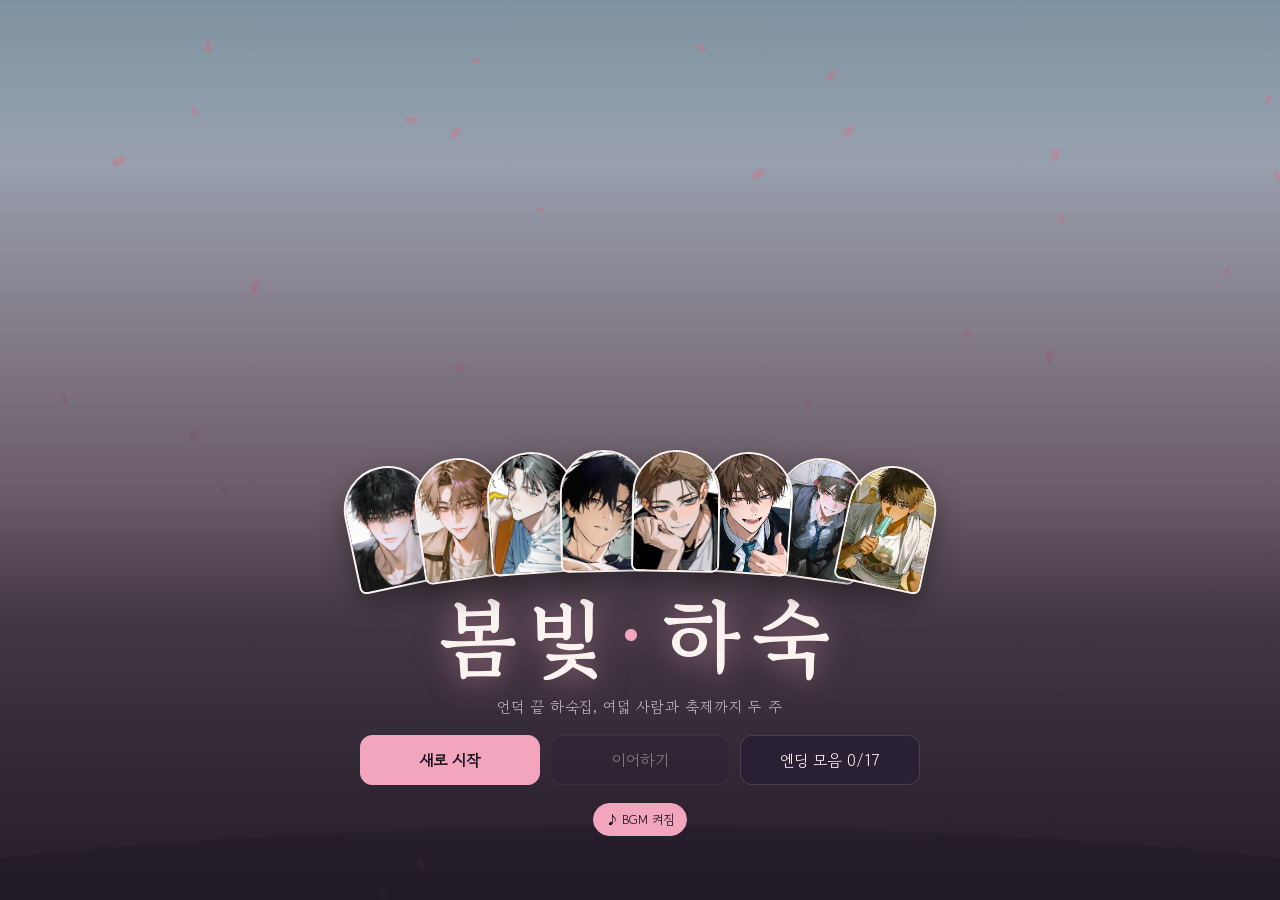
==== commit 0e76dbf8: "Rebuild 봄빛 하숙 with eight new love interests Eight characters with nine episodes and two endings each" ====
--- a/love/index.html
+++ b/love/index.html
@@ -21,10 +21,14 @@
   --lantern: #f2c46d;
   --glass: rgba(23, 18, 31, 0.84);
   --line: rgba(251, 243, 239, 0.14);
-  --c-haeon: #7fb2e5;
-  --c-haram: #eaa77e;
-  --c-taeo: #f2cf3d;
-  --c-mujin: #8fd3b6;
+  --c-seoyul: #7fb2e5;
+  --c-eunho: #eaa77e;
+  --c-dohyun: #f2cf3d;
+  --c-sian: #b7c3e6;
+  --c-geon: #d9b38c;
+  --c-hayul: #6fd0c0;
+  --c-hajin: #f39ab8;
+  --c-jaemin: #b4e07a;
   --f-story: "Gowun Batang", "Nanum Myeongjo", "AppleMyungjo", serif;
   --f-ui: "Gowun Dodum", "Apple SD Gothic Neo", "Malgun Gothic", sans-serif;
   color-scheme: dark;
@@ -74,6 +78,19 @@
 .bg-dawn { background: linear-gradient(180deg, #4b5d9a 0%, #b9a6c9 50%, #f6c9b0 85%, #f4b9a0 100%); }
 .bg-dawn::after { background: radial-gradient(120% 35% at 50% 108%, #4a3a5a 60%, transparent 61%); }
 .bg-dark { background: #0d0a12; }
+.bg-cafe { background: linear-gradient(180deg, #6b4a36 0%, #a9774f 55%, #4a3022 100%); }
+.bg-cafe::before { background: linear-gradient(90deg, transparent 8%, rgba(255,232,190,.4) 8% 44%, transparent 44% 56%, rgba(255,232,190,.35) 56% 92%, transparent 92%); clip-path: inset(8% 0 50% 0); }
+.bg-cafe::after { background: radial-gradient(12% 10% at 25% 62%, rgba(255,210,150,.5), transparent 70%), radial-gradient(12% 10% at 75% 62%, rgba(255,210,150,.5), transparent 70%); }
+.bg-pool { background: linear-gradient(180deg, #0e2433 0%, #12455c 45%, #1b7a8f 46%, #0c3a4a 100%); }
+.bg-pool::before { background: repeating-linear-gradient(90deg, transparent 0 18%, rgba(255,255,255,.18) 18% 18.6%); clip-path: inset(46% 0 0 0); }
+.bg-pool::after { background: radial-gradient(60% 20% at 50% 70%, rgba(140,230,255,.25), transparent 70%); }
+.bg-attic { background: linear-gradient(160deg, #1b1830 0%, #2c2547 60%, #141120 100%); }
+.bg-attic::before { background: linear-gradient(135deg, transparent 49.5%, rgba(10,8,18,.9) 50%), linear-gradient(225deg, transparent 49.5%, rgba(10,8,18,.9) 50%); clip-path: inset(0 0 60% 0); }
+.bg-attic::after { background: radial-gradient(22% 18% at 70% 45%, rgba(150,190,255,.35), transparent 70%); }
+.bg-office { background: linear-gradient(180deg, #2a2f3a 0%, #46505f 55%, #232731 100%); }
+.bg-office::before { background: repeating-linear-gradient(180deg, transparent 0 30px, rgba(255,255,255,.05) 30px 31px), radial-gradient(40% 25% at 50% 20%, rgba(255,240,200,.25), transparent 70%); }
+.bg-ballpark { background: linear-gradient(180deg, #9fd0f0 0%, #d8eef5 45%, #6aa35a 46%, #b88a5a 75%, #8c643e 100%); }
+.bg-ballpark::after { background: radial-gradient(40% 12% at 50% 80%, rgba(200,150,100,.6), transparent 70%); }
 
 #fx { position: absolute; inset: 0; width: 100%; height: 100%; pointer-events: none; }
 #veil { position: absolute; inset: 0; background: linear-gradient(180deg, rgba(0,0,0,.25), transparent 18%, transparent 55%, rgba(13,10,18,.7)); pointer-events: none; }
@@ -138,6 +155,7 @@
   padding-left: max(16px, env(safe-area-inset-left, 0px)); padding-right: max(16px, env(safe-area-inset-right, 0px));
   padding-block: 60px 170px;
   background: rgba(13,10,18,.35);
+  overflow-y: auto; justify-content: safe center;
 }
 .opt {
   width: min(560px, 100%); text-align: left; cursor: pointer;
@@ -180,9 +198,12 @@
 #title { background: linear-gradient(180deg, rgba(23,18,31,.15), rgba(23,18,31,.75) 70%); justify-content: flex-end; }
 .titleBox { width: min(560px, 100%); display: flex; flex-direction: column; gap: 18px; align-items: center; text-align: center; padding-bottom: 4vh; }
 .fan { display: flex; justify-content: center; margin-bottom: 4px; }
-.fan img { width: clamp(70px, 18vw, 112px); aspect-ratio: 3/4.2; object-fit: cover; object-position: 50% 12%; border-radius: 60px 60px 10px 10px; border: 2px solid var(--paper); box-shadow: 0 10px 30px rgba(0,0,0,.4); margin: 0 -8px; }
-.fan img:nth-child(1) { transform: rotate(-9deg) translateY(10px); } .fan img:nth-child(2) { transform: rotate(-3deg); z-index: 1; }
-.fan img:nth-child(3) { transform: rotate(3deg); z-index: 1; } .fan img:nth-child(4) { transform: rotate(9deg) translateY(10px); }
+.fan { flex-wrap: nowrap; }
+.fan img { width: clamp(44px, 11vw, 84px); aspect-ratio: 3/4.2; object-fit: cover; object-position: 50% 12%; border-radius: 60px 60px 10px 10px; border: 2px solid var(--paper); box-shadow: 0 10px 30px rgba(0,0,0,.4); margin: 0 -8px; }
+.fan img:nth-child(1) { transform: rotate(-12deg) translateY(16px); } .fan img:nth-child(2) { transform: rotate(-8deg) translateY(8px); }
+.fan img:nth-child(3) { transform: rotate(-4deg) translateY(2px); z-index: 1; } .fan img:nth-child(4) { transform: rotate(-1deg); z-index: 2; }
+.fan img:nth-child(5) { transform: rotate(1deg); z-index: 2; } .fan img:nth-child(6) { transform: rotate(4deg) translateY(2px); z-index: 1; }
+.fan img:nth-child(7) { transform: rotate(8deg) translateY(8px); } .fan img:nth-child(8) { transform: rotate(12deg) translateY(16px); }
 .logo { margin: 0; font-family: var(--f-story); font-weight: 700; font-size: clamp(48px, 12vw, 84px); letter-spacing: .12em; line-height: 1; text-shadow: 0 4px 30px rgba(243,165,189,.55); }
 .logo span { color: var(--blossom); }
 .tag { margin: 0; font-family: var(--f-story); color: var(--mist); font-size: 15px; letter-spacing: .04em; }
@@ -209,7 +230,14 @@
 .meter { height: 6px; background: rgba(255,255,255,.1); border-radius: 3px; overflow: hidden; }
 .meter i { display: block; height: 100%; background: var(--c); border-radius: 3px; }
 .spot .ep { font-size: 12px; color: var(--mist); margin-top: 6px; font-variant-numeric: tabular-nums; }
-@media (max-width: 520px) { .spots { grid-template-columns: minmax(0, 1fr); } }
+@media (max-width: 520px) {
+  .spots { gap: 8px; }
+  .spot { grid-template-columns: 40px minmax(0, 1fr); gap: 8px; padding: 8px; }
+  .spot img { width: 40px; height: 52px; }
+  .spot .place { font-size: 11px; letter-spacing: 0; }
+  .spot .nm { font-size: 15px; margin: 0 0 4px; }
+  .spot .ep { font-size: 11px; margin-top: 4px; }
+}
 
 /* status & log & endings */
 .list { display: flex; flex-direction: column; gap: 10px; }
@@ -270,10 +298,10 @@
   <div id="title" class="layer">
     <div class="titleBox">
       <div class="fan">
-        <img src="img/haeon.jpg" alt="권해온"><img src="img/haram.jpg" alt="윤하람"><img src="img/taeo.jpg" alt="강태오"><img src="img/mujin.jpg" alt="차무진">
+        <img src="img/seoyul.jpg" alt="한서율"><img src="img/eunho.jpg" alt="여은호"><img src="img/dohyun.jpg" alt="강도현"><img src="img/sian.jpg" alt="백시안"><img src="img/geon.jpg" alt="류건"><img src="img/hayul.jpg" alt="정하율"><img src="img/hajin.jpg" alt="문하진"><img src="img/jaemin.jpg" alt="오재민">
       </div>
       <h1 class="logo">봄빛<span>·</span>하숙</h1>
-      <p class="tag">언덕 끝 하숙집, 축제까지 남은 두 주</p>
+      <p class="tag">언덕 끝 하숙집, 여덟 사람과 축제까지 두 주</p>
       <div class="row">
         <button class="btn main" id="bNew">새로 시작</button>
         <button class="btn" id="bCont">이어하기</button>
@@ -330,34 +358,42 @@
 
 <script>window.SC = {};</script>
 <script src="story/common.js"></script>
-<script src="story/haeon.js"></script>
-<script src="story/haram.js"></script>
-<script src="story/taeo.js"></script>
-<script src="story/mujin.js"></script>
+<script src="story/seoyul.js"></script>
+<script src="story/eunho.js"></script>
+<script src="story/dohyun.js"></script>
+<script src="story/sian.js"></script>
+<script src="story/geon.js"></script>
+<script src="story/hayul.js"></script>
+<script src="story/hajin.js"></script>
+<script src="story/jaemin.js"></script>
 <script>
 // ================= 데이터 =================
 const CH = {
-  haeon: { name: '권해온', place: '밤의 체육관', img: 'img/haeon.jpg', c: 'var(--c-haeon)', bg: 'gym',
-    faces: Object.fromEntries(['shy', 'surprise', 'angry', 'sulky', 'laugh', 'smile', 'think', 'focus', 'sleepy'].map(f => [f, `img/haeon_${f}.jpg`])) },
-  haram: { name: '윤하람', place: '하숙집 옥상', img: 'img/haram.jpg', c: 'var(--c-haram)', bg: 'rooftop' },
-  taeo:  { name: '강태오', place: '도서관 3층', img: 'img/taeo.jpg',  c: 'var(--c-taeo)',  bg: 'library' },
-  mujin: { name: '차무진', place: '하숙 앞 편의점', img: 'img/mujin.jpg', c: 'var(--c-mujin)', bg: 'store' },
+  seoyul: { name: '한서율', place: '무용과 연습실', img: 'img/seoyul.jpg', c: 'var(--c-seoyul)',
+    faces: Object.fromEntries(['shy', 'surprise', 'angry', 'sulky', 'laugh', 'smile', 'think', 'focus', 'sleepy'].map(f => [f, `img/seoyul_${f}.jpg`])) },
+  eunho:  { name: '여은호', place: '언덕 아래 카페', img: 'img/eunho.jpg', c: 'var(--c-eunho)' },
+  dohyun: { name: '강도현', place: '실내 수영장', img: 'img/dohyun.jpg', c: 'var(--c-dohyun)' },
+  sian:   { name: '백시안', place: '하숙 다락방', img: 'img/sian.jpg', c: 'var(--c-sian)', pos: '42% 30%' },
+  geon:   { name: '류건', place: '총학생회실', img: 'img/geon.jpg', c: 'var(--c-geon)' },
+  hayul:  { name: '정하율', place: '응원단 연습장', img: 'img/hayul.jpg', c: 'var(--c-hayul)', pos: '52% 20%' },
+  hajin:  { name: '문하진', place: '야구 동아리', img: 'img/hajin.jpg', c: 'var(--c-hajin)', pos: '58% 25%' },
+  jaemin: { name: '오재민', place: '태권도장', img: 'img/jaemin.jpg', c: 'var(--c-jaemin)', pos: '55% 20%' },
 };
 const IDS = Object.keys(CH);
 // 1주차 월~금, 2주차 월~목은 자유 행동. 2주차 금요일 밤이 축제.
 const DAYS = ['1주차 월요일', '1주차 화요일', '1주차 수요일', '1주차 목요일', '1주차 금요일', '2주차 월요일', '2주차 화요일', '2주차 수요일', '2주차 목요일'];
 const FREE = DAYS.length, EPS = 9;
-const MAX = 100, GOOD = 70, GOOD_VISITS = 7;
+const MAX = 100, GOOD = 70, GOOD_VISITS = 8;
 
 const ENDINGS = [
-  ['haeon_good', 'HAPPY', '한여름보다 뜨거운 봄', '권해온'],
-  ['haeon_norm', 'NORMAL', '다시 뛰는 봄', '권해온'],
-  ['haram_good', 'HAPPY', '옥상에서 너에게', '윤하람'],
-  ['haram_norm', 'NORMAL', '아직 제목 없는 노래', '윤하람'],
-  ['taeo_good', 'HAPPY', '노란 우산 아래', '강태오'],
-  ['taeo_norm', 'NORMAL', '같은 조, 다음 학기에도', '강태오'],
-  ['mujin_good', 'HAPPY', '새벽 1시의 편의점', '차무진'],
-  ['mujin_norm', 'NORMAL', '폐기 직전의 다정함', '차무진'],
+  ['seoyul_good', 'HAPPY', '말 대신 춤으로', '한서율'], ['seoyul_norm', 'NORMAL', '무대 위의 봄', '한서율'],
+  ['eunho_good', 'HAPPY', '빈 의자에 앉은 사람', '여은호'], ['eunho_norm', 'NORMAL', '오후 세시의 라떼', '여은호'],
+  ['dohyun_good', 'HAPPY', '물 밖에서 숨 쉬는 법', '강도현'], ['dohyun_norm', 'NORMAL', '노란 킥판', '강도현'],
+  ['sian_good', 'HAPPY', '마지막 컷', '백시안'], ['sian_norm', 'NORMAL', '다락방의 불빛', '백시안'],
+  ['geon_good', 'HAPPY', '21시, 점화', '류건'], ['geon_norm', 'NORMAL', '완벽한 축제', '류건'],
+  ['hayul_good', 'HAPPY', '응원 말고 진심', '정하율'], ['hayul_norm', 'NORMAL', '엄지 척', '정하율'],
+  ['hajin_good', 'HAPPY', '빈 야구장의 직구', '문하진'], ['hajin_norm', 'NORMAL', '사물함 속 쪽지', '문하진'],
+  ['jaemin_good', 'HAPPY', '당첨, 한 개 더', '오재민'], ['jaemin_norm', 'NORMAL', '입대 전날', '오재민'],
   ['solo', 'SOLO', '혼자 보는 불꽃', '나'],
 ];
 
@@ -366,17 +402,21 @@
 const SC = window.SC;
 
 const FEST_OPT = {
-  haeon: '운동장으로 간다 — 해온이 있을 것 같다',
-  haram: '야외무대로 간다 — 하람의 공연이 곧 시작한다',
-  taeo:  '정문으로 간다 — 노란 우산이 있을지도',
-  mujin: '편의점으로 간다 — 무진의 퇴근 시간까지',
+  seoyul: '잔디밭으로 간다 — 서율의 무대가 막 끝났다',
+  eunho:  '카페 테라스로 간다 — 은호의 사진전이 열려 있다',
+  dohyun: '수영장으로 간다 — 도현이 불을 켜 두겠다고 했다',
+  sian:   '하숙 다락방으로 간다 — 시안은 축제에 안 온다고 했다',
+  geon:   '축제 본부 옥상으로 간다 — 건이 불꽃을 쏘아 올린다',
+  hayul:  '응원단 무대 뒤로 간다 — 하율의 공연이 끝났다',
+  hajin:  '빈 야구장으로 간다 — 사물함 쪽지에 9시라고 적혀 있었다',
+  jaemin: '언덕 버스 정류장으로 간다 — 재민은 다음 주에 떠난다',
 };
 
 // ================= 상태 =================
 const $ = id => document.getElementById(id);
-const KEY = 'bomhouse.save.v1', EKEY = 'bomhouse.endings.v1';
+const KEY = 'bomhouse.save.v2', EKEY = 'bomhouse.endings.v2';
 let S = fresh();
-function fresh() { return { name: '이봄', day: 0, aff: { haeon: 0, haram: 0, taeo: 0, mujin: 0 }, visits: { haeon: 0, haram: 0, taeo: 0, mujin: 0 } }; }
+function fresh() { const z = () => Object.fromEntries(IDS.map(id => [id, 0])); return { name: '이봄', day: 0, aff: z(), visits: z() }; }
 function store(k, v) { try { if (v === null) localStorage.removeItem(k); else localStorage.setItem(k, JSON.stringify(v)); } catch (e) {} }
 function load(k) { try { return JSON.parse(localStorage.getItem(k)); } catch (e) { return null; } }
 function seenEndings() { const v = load(EKEY); return Array.isArray(v) ? v : []; }
@@ -469,7 +509,7 @@
   const p = $('portrait'), img = $('pImg');
   if (p.classList.contains('on') && shown === id) return setFace(f || 'base');
   curFace = f;
-  const go = () => { img.src = faceSrc(id, curFace); img.alt = CH[id].name; p.style.setProperty('--who', CH[id].c); p.classList.add('on'); };
+  const go = () => { img.src = faceSrc(id, curFace); img.alt = CH[id].name; img.style.objectPosition = CH[id].pos || ''; p.style.setProperty('--who', CH[id].c); p.classList.add('on'); };
   if (p.classList.contains('on')) { p.classList.remove('on'); setTimeout(go, 260); } else go();
   shown = id;
 }
@@ -519,7 +559,7 @@
   IDS.forEach(id => {
     const c = CH[id], v = S.visits[id];
     const b = document.createElement('button'); b.className = 'spot'; b.style.setProperty('--c', c.c);
-    b.innerHTML = `<img src="${c.img}" alt=""><div><div class="place">${c.place}</div><div class="nm">${c.name}</div>
+    b.innerHTML = `<img src="${c.img}" alt="" style="object-position:${c.pos || '50% 12%'}"><div><div class="place">${c.place}</div><div class="nm">${c.name}</div>
       <div class="meter"><i style="width:${S.aff[id] / MAX * 100}%"></i></div><div class="ep">이야기 ${v}/${EPS} · 호감 ${S.aff[id]}</div></div>`;
     if (v >= EPS) b.disabled = true;
     b.onclick = () => visit(id);
@@ -563,7 +603,7 @@
   layer('endCard', true);
 }
 function statHTML() {
-  return IDS.map(id => `<div class="stat" style="--c:${CH[id].c}"><img src="${CH[id].img}" alt="">
+  return IDS.map(id => `<div class="stat" style="--c:${CH[id].c}"><img src="${CH[id].img}" alt="" style="object-position:${CH[id].pos || '50% 12%'}">
     <div><div style="font-family:var(--f-story);font-weight:700">${CH[id].name}</div><div class="meter"><i style="width:${S.aff[id] / MAX * 100}%"></i></div></div>
     <span class="num">${S.aff[id]}</span></div>`).join('');
 }
@@ -809,7 +849,7 @@
   }
   return { play, unlock, toggle, isOn: () => on };
 })();
-const BG_MOOD = { street: 'spring', house: 'spring', campus: 'spring', gym: 'night', rooftop: 'night', studio: 'night', library: 'cozy', store: 'cozy', dawn: 'cozy', rain: 'rain', festival: 'festival', field: 'festival' };
+const BG_MOOD = { street: 'spring', house: 'spring', campus: 'spring', ballpark: 'spring', gym: 'night', rooftop: 'night', studio: 'night', pool: 'night', attic: 'night', library: 'cozy', store: 'cozy', dawn: 'cozy', cafe: 'cozy', office: 'cozy', rain: 'rain', festival: 'festival', field: 'festival' };
 let moodLock = null;
 function setMood(b) { if (!moodLock) Music.play(BG_MOOD[b] || null); }
 function syncBgmBtns() { document.querySelectorAll('.bgmBtn').forEach(b => { b.setAttribute('aria-pressed', Music.isOn()); b.textContent = b.id === 'bBgm' ? (Music.isOn() ? '♪' : '♪̸') : (Music.isOn() ? '♪ BGM 켜짐' : '♪ BGM 꺼짐'); b.setAttribute('aria-label', Music.isOn() ? 'BGM 끄기' : 'BGM 켜기'); }); }
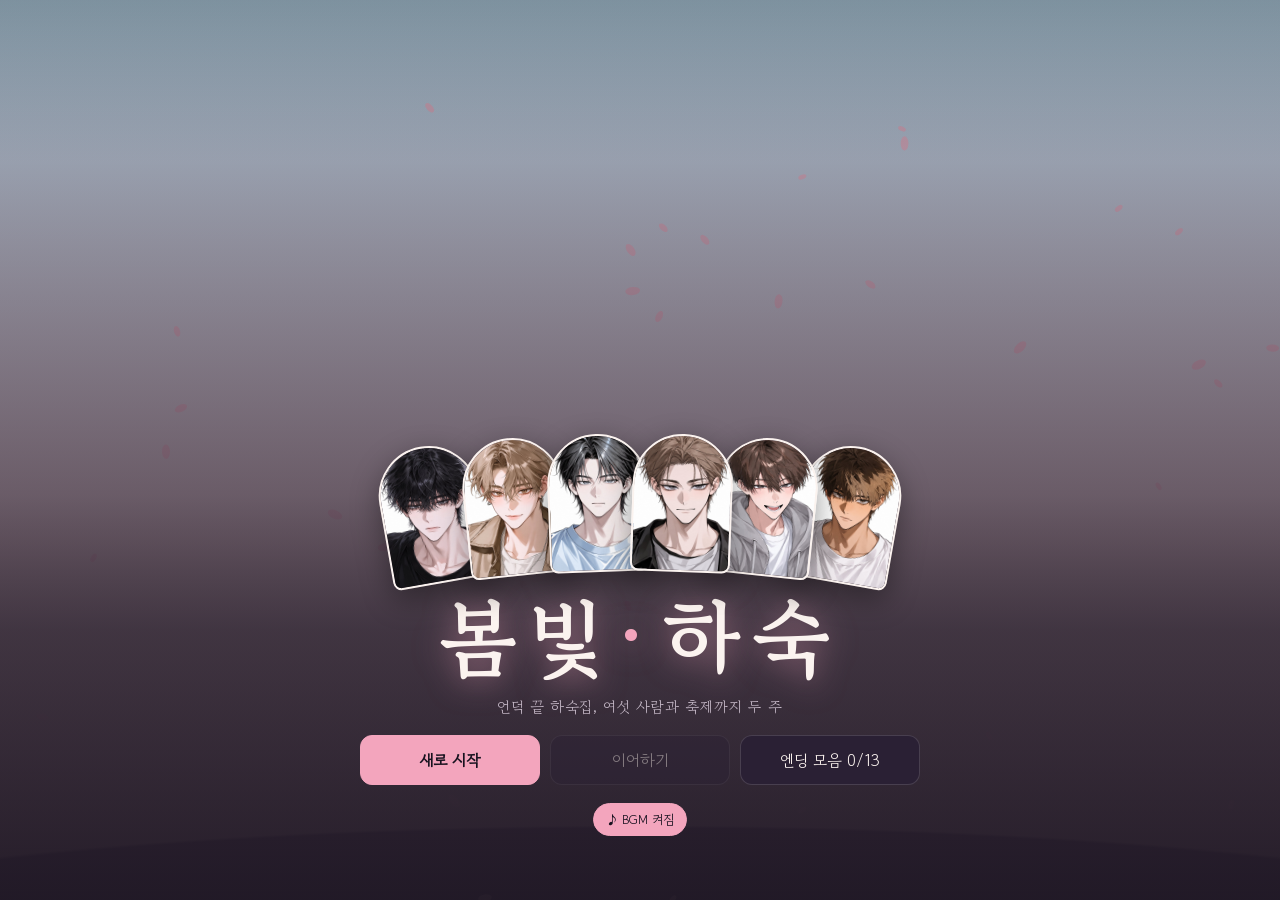
==== commit dcc636ee: "Trim 봄빛 하숙 to six characters with new portraits Replace six portraits with the new art set, remove S" ====
--- a/love/index.html
+++ b/love/index.html
@@ -24,10 +24,8 @@
   --c-seoyul: #7fb2e5;
   --c-eunho: #eaa77e;
   --c-dohyun: #f2cf3d;
-  --c-sian: #b7c3e6;
   --c-geon: #d9b38c;
   --c-hayul: #6fd0c0;
-  --c-hajin: #f39ab8;
   --c-jaemin: #b4e07a;
   --f-story: "Gowun Batang", "Nanum Myeongjo", "AppleMyungjo", serif;
   --f-ui: "Gowun Dodum", "Apple SD Gothic Neo", "Malgun Gothic", sans-serif;
@@ -199,11 +197,10 @@
 .titleBox { width: min(560px, 100%); display: flex; flex-direction: column; gap: 18px; align-items: center; text-align: center; padding-bottom: 4vh; }
 .fan { display: flex; justify-content: center; margin-bottom: 4px; }
 .fan { flex-wrap: nowrap; }
-.fan img { width: clamp(44px, 11vw, 84px); aspect-ratio: 3/4.2; object-fit: cover; object-position: 50% 12%; border-radius: 60px 60px 10px 10px; border: 2px solid var(--paper); box-shadow: 0 10px 30px rgba(0,0,0,.4); margin: 0 -8px; }
-.fan img:nth-child(1) { transform: rotate(-12deg) translateY(16px); } .fan img:nth-child(2) { transform: rotate(-8deg) translateY(8px); }
-.fan img:nth-child(3) { transform: rotate(-4deg) translateY(2px); z-index: 1; } .fan img:nth-child(4) { transform: rotate(-1deg); z-index: 2; }
-.fan img:nth-child(5) { transform: rotate(1deg); z-index: 2; } .fan img:nth-child(6) { transform: rotate(4deg) translateY(2px); z-index: 1; }
-.fan img:nth-child(7) { transform: rotate(8deg) translateY(8px); } .fan img:nth-child(8) { transform: rotate(12deg) translateY(16px); }
+.fan img { width: clamp(54px, 14vw, 96px); aspect-ratio: 3/4.2; object-fit: cover; object-position: 50% 12%; border-radius: 60px 60px 10px 10px; border: 2px solid var(--paper); box-shadow: 0 10px 30px rgba(0,0,0,.4); margin: 0 -8px; }
+.fan img:nth-child(1) { transform: rotate(-10deg) translateY(12px); } .fan img:nth-child(2) { transform: rotate(-6deg) translateY(4px); z-index: 1; }
+.fan img:nth-child(3) { transform: rotate(-2deg); z-index: 2; } .fan img:nth-child(4) { transform: rotate(2deg); z-index: 2; }
+.fan img:nth-child(5) { transform: rotate(6deg) translateY(4px); z-index: 1; } .fan img:nth-child(6) { transform: rotate(10deg) translateY(12px); }
 .logo { margin: 0; font-family: var(--f-story); font-weight: 700; font-size: clamp(48px, 12vw, 84px); letter-spacing: .12em; line-height: 1; text-shadow: 0 4px 30px rgba(243,165,189,.55); }
 .logo span { color: var(--blossom); }
 .tag { margin: 0; font-family: var(--f-story); color: var(--mist); font-size: 15px; letter-spacing: .04em; }
@@ -298,10 +295,10 @@
   <div id="title" class="layer">
     <div class="titleBox">
       <div class="fan">
-        <img src="img/seoyul.jpg" alt="한서율"><img src="img/eunho.jpg" alt="여은호"><img src="img/dohyun.jpg" alt="강도현"><img src="img/sian.jpg" alt="백시안"><img src="img/geon.jpg" alt="류건"><img src="img/hayul.jpg" alt="정하율"><img src="img/hajin.jpg" alt="문하진"><img src="img/jaemin.jpg" alt="오재민">
+        <img src="img/seoyul.jpg" alt="한서율"><img src="img/eunho.jpg" alt="여은호"><img src="img/dohyun.jpg" alt="강도현"><img src="img/geon.jpg" alt="류건"><img src="img/hayul.jpg" alt="정하율"><img src="img/jaemin.jpg" alt="오재민">
       </div>
       <h1 class="logo">봄빛<span>·</span>하숙</h1>
-      <p class="tag">언덕 끝 하숙집, 여덟 사람과 축제까지 두 주</p>
+      <p class="tag">언덕 끝 하숙집, 여섯 사람과 축제까지 두 주</p>
       <div class="row">
         <button class="btn main" id="bNew">새로 시작</button>
         <button class="btn" id="bCont">이어하기</button>
@@ -361,23 +358,18 @@
 <script src="story/seoyul.js"></script>
 <script src="story/eunho.js"></script>
 <script src="story/dohyun.js"></script>
-<script src="story/sian.js"></script>
 <script src="story/geon.js"></script>
 <script src="story/hayul.js"></script>
-<script src="story/hajin.js"></script>
 <script src="story/jaemin.js"></script>
 <script>
 // ================= 데이터 =================
 const CH = {
-  seoyul: { name: '한서율', place: '무용과 연습실', img: 'img/seoyul.jpg', c: 'var(--c-seoyul)',
-    faces: Object.fromEntries(['shy', 'surprise', 'angry', 'sulky', 'laugh', 'smile', 'think', 'focus', 'sleepy'].map(f => [f, `img/seoyul_${f}.jpg`])) },
+  seoyul: { name: '한서율', place: '무용과 연습실', img: 'img/seoyul.jpg', c: 'var(--c-seoyul)' },
   eunho:  { name: '여은호', place: '언덕 아래 카페', img: 'img/eunho.jpg', c: 'var(--c-eunho)' },
   dohyun: { name: '강도현', place: '실내 수영장', img: 'img/dohyun.jpg', c: 'var(--c-dohyun)' },
-  sian:   { name: '백시안', place: '하숙 다락방', img: 'img/sian.jpg', c: 'var(--c-sian)', pos: '42% 30%' },
   geon:   { name: '류건', place: '총학생회실', img: 'img/geon.jpg', c: 'var(--c-geon)' },
-  hayul:  { name: '정하율', place: '응원단 연습장', img: 'img/hayul.jpg', c: 'var(--c-hayul)', pos: '52% 20%' },
-  hajin:  { name: '문하진', place: '야구 동아리', img: 'img/hajin.jpg', c: 'var(--c-hajin)', pos: '58% 25%' },
-  jaemin: { name: '오재민', place: '태권도장', img: 'img/jaemin.jpg', c: 'var(--c-jaemin)', pos: '55% 20%' },
+  hayul:  { name: '정하율', place: '응원단 연습장', img: 'img/hayul.jpg', c: 'var(--c-hayul)' },
+  jaemin: { name: '오재민', place: '태권도장', img: 'img/jaemin.jpg', c: 'var(--c-jaemin)' },
 };
 const IDS = Object.keys(CH);
 // 1주차 월~금, 2주차 월~목은 자유 행동. 2주차 금요일 밤이 축제.
@@ -389,10 +381,8 @@
   ['seoyul_good', 'HAPPY', '말 대신 춤으로', '한서율'], ['seoyul_norm', 'NORMAL', '무대 위의 봄', '한서율'],
   ['eunho_good', 'HAPPY', '빈 의자에 앉은 사람', '여은호'], ['eunho_norm', 'NORMAL', '오후 세시의 라떼', '여은호'],
   ['dohyun_good', 'HAPPY', '물 밖에서 숨 쉬는 법', '강도현'], ['dohyun_norm', 'NORMAL', '노란 킥판', '강도현'],
-  ['sian_good', 'HAPPY', '마지막 컷', '백시안'], ['sian_norm', 'NORMAL', '다락방의 불빛', '백시안'],
   ['geon_good', 'HAPPY', '21시, 점화', '류건'], ['geon_norm', 'NORMAL', '완벽한 축제', '류건'],
   ['hayul_good', 'HAPPY', '응원 말고 진심', '정하율'], ['hayul_norm', 'NORMAL', '엄지 척', '정하율'],
-  ['hajin_good', 'HAPPY', '빈 야구장의 직구', '문하진'], ['hajin_norm', 'NORMAL', '사물함 속 쪽지', '문하진'],
   ['jaemin_good', 'HAPPY', '당첨, 한 개 더', '오재민'], ['jaemin_norm', 'NORMAL', '입대 전날', '오재민'],
   ['solo', 'SOLO', '혼자 보는 불꽃', '나'],
 ];
@@ -405,16 +395,14 @@
   seoyul: '잔디밭으로 간다 — 서율의 무대가 막 끝났다',
   eunho:  '카페 테라스로 간다 — 은호의 사진전이 열려 있다',
   dohyun: '수영장으로 간다 — 도현이 불을 켜 두겠다고 했다',
-  sian:   '하숙 다락방으로 간다 — 시안은 축제에 안 온다고 했다',
   geon:   '축제 본부 옥상으로 간다 — 건이 불꽃을 쏘아 올린다',
   hayul:  '응원단 무대 뒤로 간다 — 하율의 공연이 끝났다',
-  hajin:  '빈 야구장으로 간다 — 사물함 쪽지에 9시라고 적혀 있었다',
   jaemin: '언덕 버스 정류장으로 간다 — 재민은 다음 주에 떠난다',
 };
 
 // ================= 상태 =================
 const $ = id => document.getElementById(id);
-const KEY = 'bomhouse.save.v2', EKEY = 'bomhouse.endings.v2';
+const KEY = 'bomhouse.save.v3', EKEY = 'bomhouse.endings.v3';
 let S = fresh();
 function fresh() { const z = () => Object.fromEntries(IDS.map(id => [id, 0])); return { name: '이봄', day: 0, aff: z(), visits: z() }; }
 function store(k, v) { try { if (v === null) localStorage.removeItem(k); else localStorage.setItem(k, JSON.stringify(v)); } catch (e) {} }
